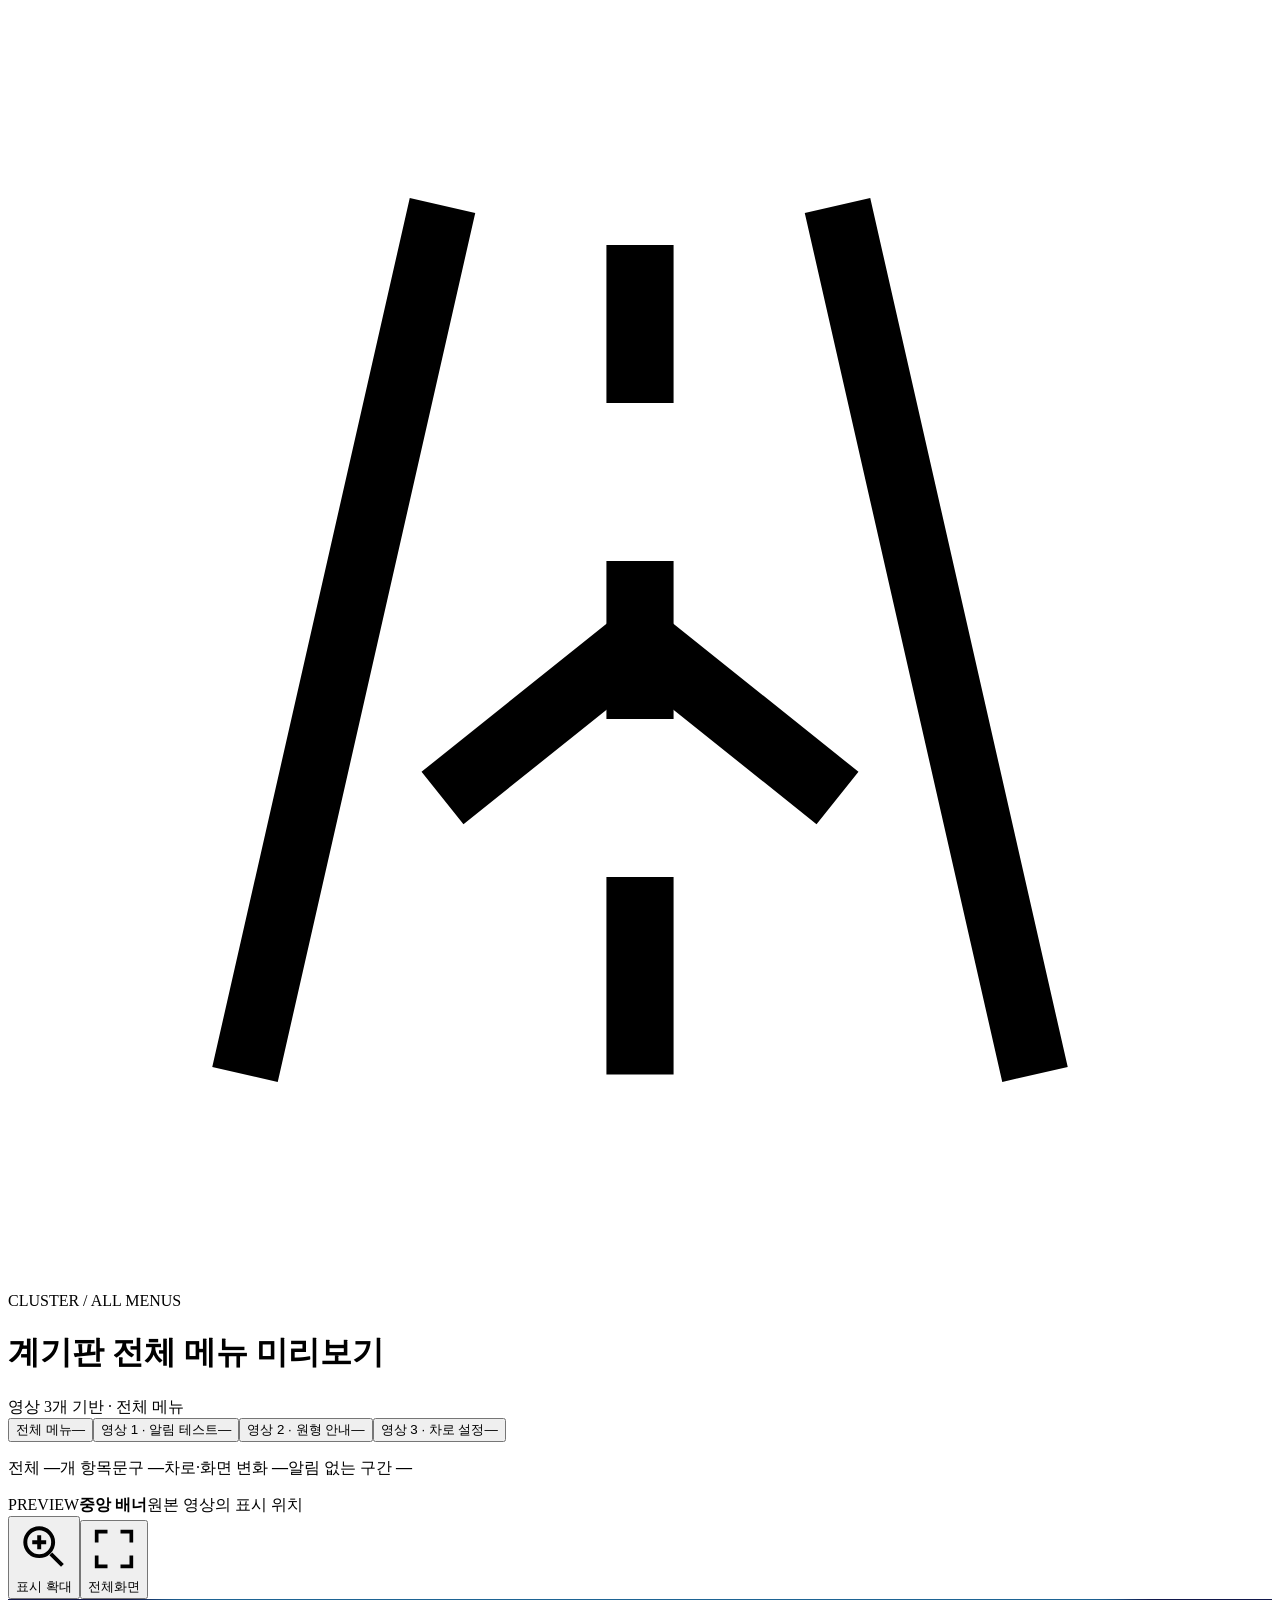
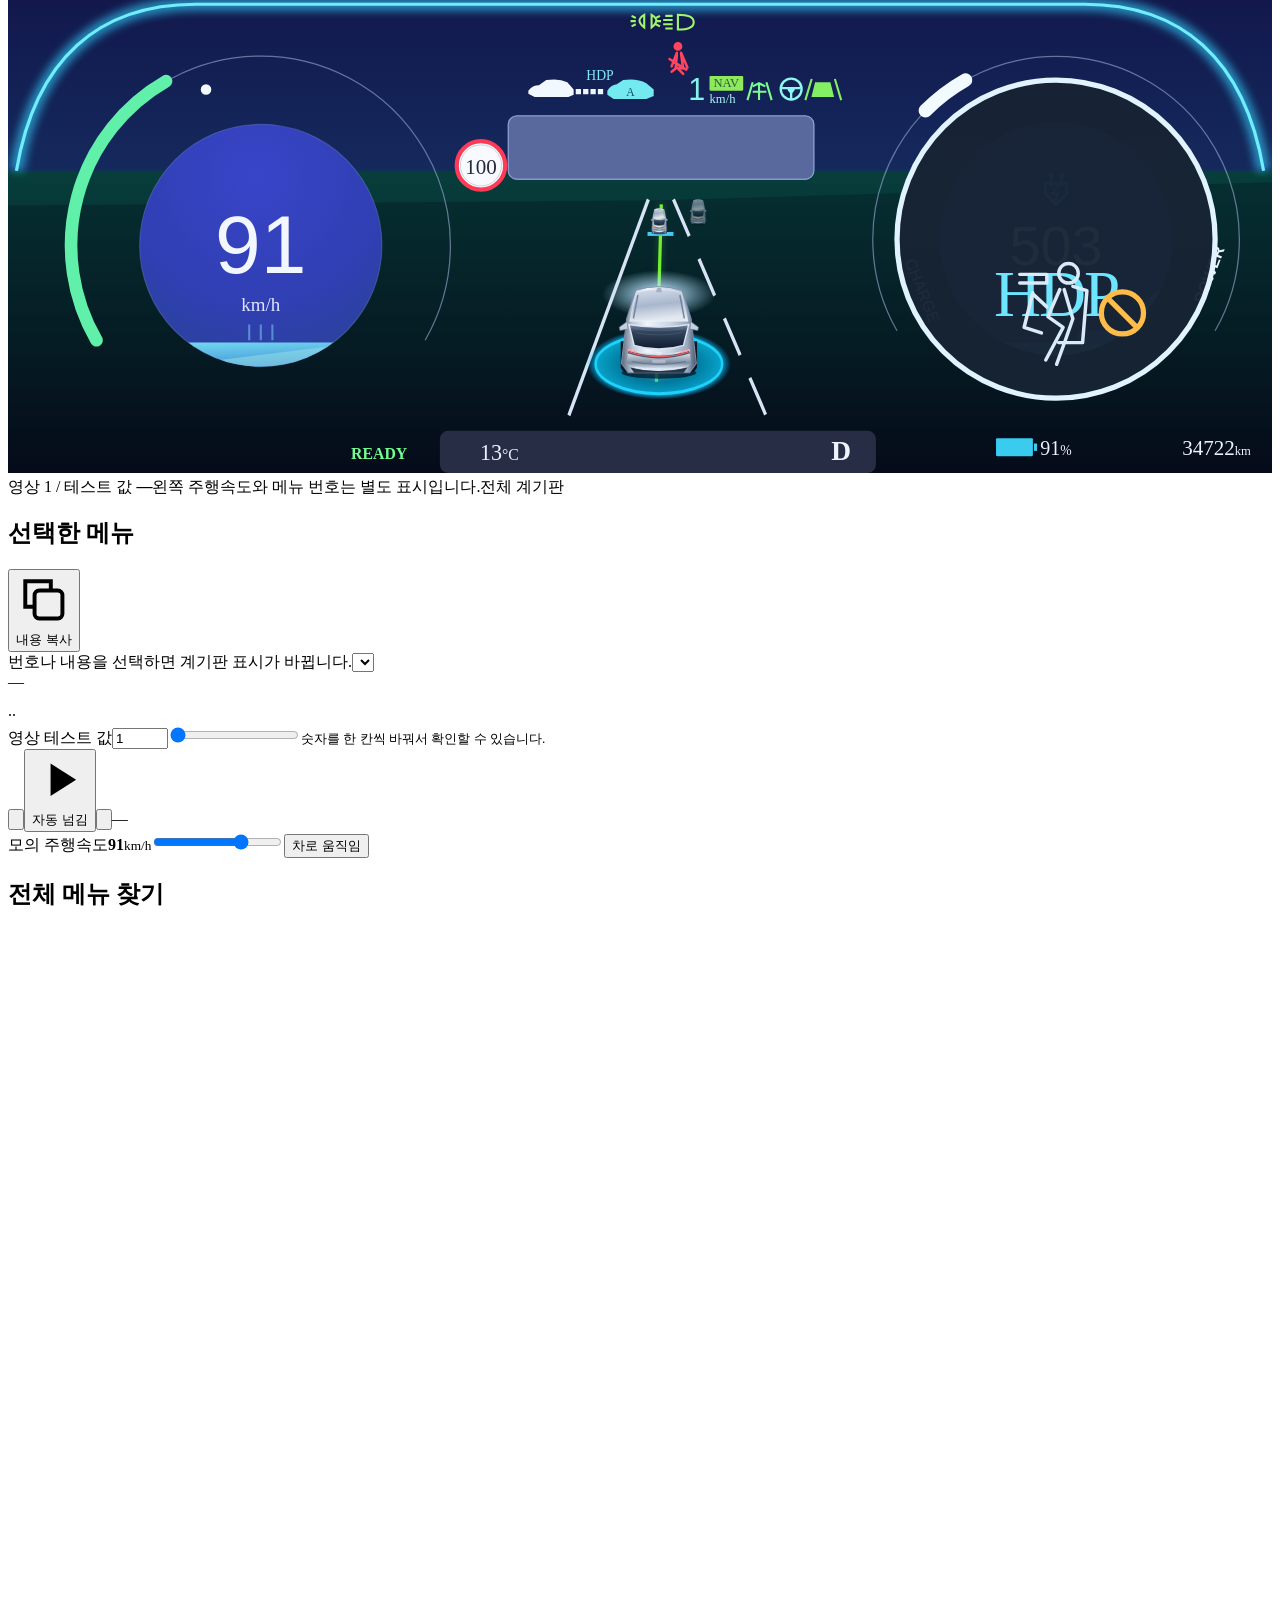
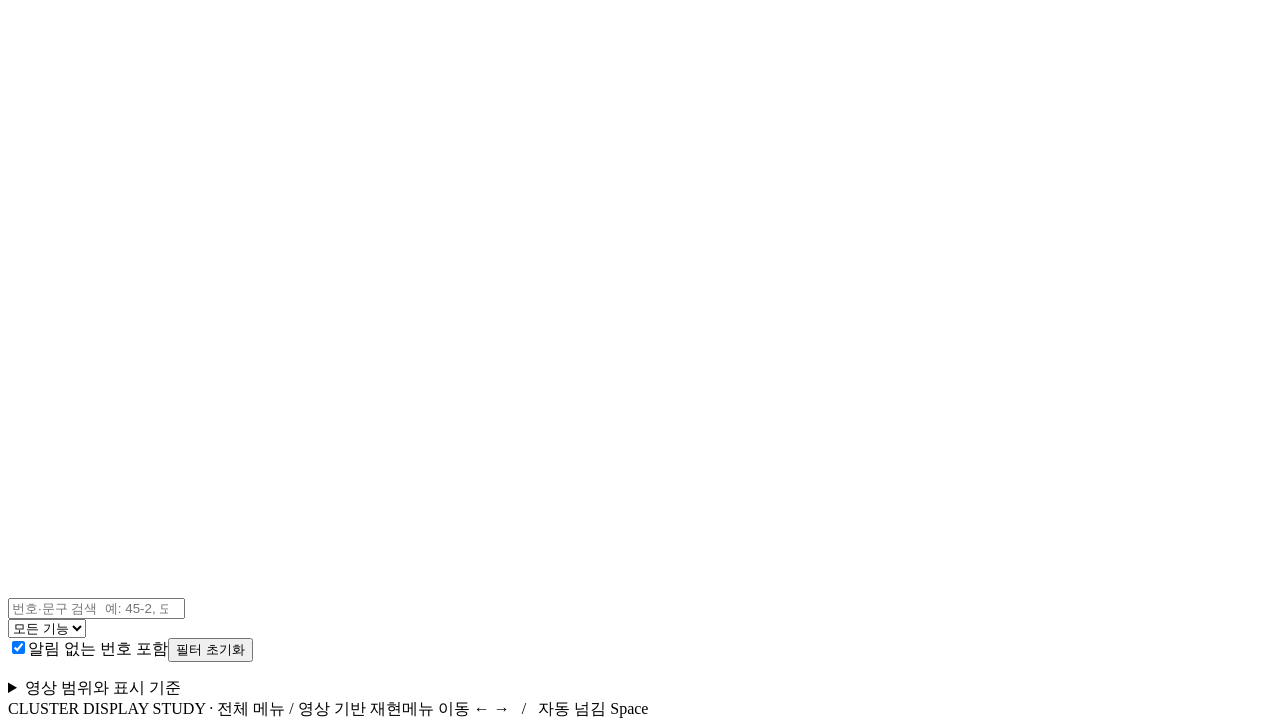
==== src/template.html @ 458f0cfd "Build Korean cluster simulator with 245 observed menu entries" ====
<!doctype html>
<html lang="ko"><head><meta charset="utf-8"><meta name="viewport" content="width=device-width, initial-scale=1"><meta name="theme-color" content="#080e19"><title>계기판 전체 메뉴 미리보기</title><meta name="description" content="세 개의 촬영 영상에서 확인한 일반 경고, 주행 보조, HDP, 차로 설정을 번호별로 살펴보는 계기판 시뮬레이터."><style>__PROJECT_STYLE__</style></head>
<body><div class="app" id="cluster-app">
<header class="masthead"><div class="brand"><div class="brand-symbol" aria-hidden="true"><svg viewBox="0 0 32 32" fill="none" stroke="currentColor" stroke-width="1.7"><path d="M6 27 11 5m10 0 5 22M16 6v4m0 4v4m0 4v5"/><path d="m11 20 5-4 5 4"/></svg></div><div><p class="eyebrow">CLUSTER / ALL MENUS</p><h1>계기판 전체 메뉴 미리보기</h1></div></div><span class="source-tag"><span class="source-dot"></span>영상 3개 기반 · 전체 메뉴</span></header>
<nav class="bank-nav" role="tablist" aria-label="원본 영상 선택"><button type="button" class="bank-tab" data-bank="all" role="tab" aria-selected="true"><span>전체 메뉴</span><span class="bank-count" data-bank="all">—</span></button><button type="button" class="bank-tab" data-bank="v1" role="tab" aria-selected="false"><span>영상 1 · 알림 테스트</span><span class="bank-count" data-bank="v1">—</span></button><button type="button" class="bank-tab" data-bank="v2" role="tab" aria-selected="false"><span>영상 2 · 원형 안내</span><span class="bank-count" data-bank="v2">—</span></button><button type="button" class="bank-tab" data-bank="lanes" role="tab" aria-selected="false"><span>영상 3 · 차로 설정</span><span class="bank-count" data-bank="lanes">—</span></button></nav>
<p class="inventory-line"><span>전체 <strong id="total-count">—</strong>개 항목</span><span>문구 <strong id="message-count">—</strong></span><span>차로·화면 변화 <strong id="graphic-count">—</strong></span><span>알림 없는 구간 <strong id="empty-count">—</strong></span></p>
<section class="stage-card" id="stage-card" aria-label="계기판 미리보기"><div class="stage-toolbar"><div class="stage-heading"><span class="pill">PREVIEW</span><strong id="surface-title">중앙 배너</strong><span class="small">원본 영상의 표시 위치</span></div><div class="stage-actions"><button class="ghost-btn" type="button" id="focus-btn" aria-pressed="false"><svg viewBox="0 0 24 24" fill="none" stroke="currentColor" stroke-width="1.7" aria-hidden="true"><circle cx="10" cy="10" r="6"/><path d="m15 15 5 5M7 10h6m-3-3v6"/></svg><span>표시 확대</span></button><button class="ghost-btn" type="button" id="fullscreen-btn" aria-label="계기판 전체화면"><svg viewBox="0 0 24 24" fill="none" stroke="currentColor" stroke-width="1.7" aria-hidden="true"><path d="M4 9V4h5m6 0h5v5m0 6v5h-5M9 20H4v-5"/></svg><span>전체화면</span></button></div></div><div class="cluster-wrap" id="cluster-wrap"><svg class="cluster-svg" id="cluster-svg" viewBox="0 0 1200 450" role="img" aria-labelledby="cluster-title cluster-desc">
        <title id="cluster-title">전체 메뉴 계기판 미리보기</title><desc id="cluster-desc">영상에서 확인한 메뉴의 계기판 표시 예시입니다.</desc>
        <defs>
          <linearGradient id="screen-bg" x2="0" y2="1"><stop stop-color="#12184c"/><stop offset=".42" stop-color="#152c60"/><stop offset="1" stop-color="#080b1c"/></linearGradient>
          <linearGradient id="land-bg" x2="0" y2="1"><stop stop-color="#073e3c"/><stop offset=".55" stop-color="#052328"/><stop offset="1" stop-color="#070a19"/></linearGradient>
          <radialGradient id="dial-fill" cx=".48" cy=".22" r=".9"><stop stop-color="#3845c9"/><stop offset=".6" stop-color="#303fb2"/><stop offset="1" stop-color="#284393"/></radialGradient>
          <linearGradient id="dial-foot" x2=".3" y2="1"><stop stop-color="#76ddf2"/><stop offset="1" stop-color="#3c89d4"/></linearGradient>
          <linearGradient id="car-metal"><stop stop-color="#5b6577"/><stop offset=".15" stop-color="#bdc9d8"/><stop offset=".34" stop-color="#f0f4fb"/><stop offset=".65" stop-color="#cbd5e3"/><stop offset=".88" stop-color="#98a8bf"/><stop offset="1" stop-color="#48566d"/></linearGradient>
          <linearGradient id="car-roof" x2=".2" y2="1"><stop stop-color="#d6deeb"/><stop offset=".55" stop-color="#a9b7cd"/><stop offset="1" stop-color="#e4e9f0"/></linearGradient>
          <linearGradient id="windscreen" x2="0" y2="1"><stop stop-color="#7b8ca4"/><stop offset=".28" stop-color="#33465f"/><stop offset="1" stop-color="#101b2d"/></linearGradient>
          <linearGradient id="car-tail" x2="0" y2="1"><stop stop-color="#fafcff"/><stop offset=".35" stop-color="#bac8d8"/><stop offset=".7" stop-color="#7b8c9f"/><stop offset="1" stop-color="#dce6f3"/></linearGradient>
          <radialGradient id="halo"><stop stop-color="#9eeaff" stop-opacity=".8"/><stop offset=".5" stop-color="#00c6ff" stop-opacity=".55"/><stop offset=".86" stop-color="#07cfff" stop-opacity=".75"/><stop offset="1" stop-color="#00aaff" stop-opacity="0"/></radialGradient>
          <radialGradient id="car-headlight"><stop stop-color="#fff" stop-opacity=".95"/><stop offset=".4" stop-color="#b8e6ff" stop-opacity=".65"/><stop offset="1" stop-color="#b8e6ff" stop-opacity="0"/></radialGradient>
          <filter id="light-glow" x="-100%" y="-100%" width="300%" height="300%"><feGaussianBlur stdDeviation="4"/></filter>
          
          <clipPath id="screen-clip"><rect width="1200" height="450"/></clipPath>
          <clipPath id="left-dial-clip"><circle cx="240" cy="234" r="115"/></clipPath>
          <clipPath id="right-dial-clip"><circle cx="995" cy="228" r="110"/></clipPath>
          <symbol id="vehicle" viewBox="0 0 130 150" preserveAspectRatio="none">
            <ellipse cx="65" cy="138" rx="50" ry="9" fill="#010711" opacity=".65"/>
            <path d="M14 91v39q3 8 10 7h6V91Zm86 0v46h7q9-1 9-9V91Z" fill="#101725"/>
            <path d="M15 124 22 57 34 15Q65 4 96 15l12 42 7 67-9 14H24Z" fill="url(#car-metal)" stroke="#7a8ca7" stroke-width="1.4"/>
            <path d="m35 18-9 43 78 0-9-43Q65 9 35 18Z" fill="url(#car-roof)" stroke="#f5f8ff" stroke-opacity=".65"/>
            <path d="m37 22-6 35m62-35 6 35" fill="none" stroke="#71839e" stroke-width="2"/>
            <path d="M61 18h8l-1-7h-5Z" fill="#a3b0c5"/>
            <path d="M25 66q40 8 80 0l-7 31q-33 11-66 0Z" fill="url(#windscreen)" stroke="#d9e3f0" stroke-width="2"/>
            <path d="M32 72q33 7 66 0M34 78q31 7 62 0" fill="none" stroke="#8598ae" opacity=".3"/>
            <path d="M24 103q41 14 82 0l2 22-9 7H31l-9-7Z" fill="url(#car-tail)"/>
            <path d="M24 107q41 15 82 0" fill="none" stroke="#4b5265" stroke-width="4"/>
            <path d="M25 107q40 14 80 0" fill="none" stroke="#eb5b62" stroke-width="1.8"/>
            <path d="m24 104 13 4m56 0 13-4" stroke="#ff9c9d" stroke-width="2"/>
            <path d="M29 121q36 9 72 0" fill="none" stroke="#65758b" stroke-width="1.5"/>
            <path d="M27 130q38 11 76 0l-5 8H32Z" fill="#273648"/>
            <path d="M33 130q32 7 64 0" fill="none" stroke="#dde8f4" stroke-width="2"/>
            <rect x="56" y="118" width="18" height="5" rx="1" fill="#aebac9"/>
            <ellipse cx="65" cy="109" rx="4" ry="1.5" fill="none" stroke="#f2f6fc"/>
            <path d="m22 62-10 8 1 5 10-2m85-11 10 8-1 5-10-2" fill="#c4d0e1" stroke="#596b83"/>
          </symbol>
          <symbol id="steering" viewBox="0 0 30 30"><circle cx="15" cy="15" r="11" fill="none" stroke="currentColor" stroke-width="2.5"/><path d="M5 14h20M15 15v11m-3-11 3 4 3-4" fill="none" stroke="currentColor" stroke-width="2.5"/></symbol>
          <symbol id="person-seat" viewBox="0 0 100 105"><g fill="none" stroke="currentColor" stroke-width="3.2" stroke-linecap="round" stroke-linejoin="round"><circle cx="61" cy="14" r="9"/><path d="m53 29-11 25 14 10-16 30m17-65 8 27-7 20-8 22M28 32l-8 32 16 5m29-43 13 4-4 48H52M16 15h25v8H16m12 10 13 12"/></g></symbol>
        <linearGradient id="camera-sky" x2="0" y2="1"><stop stop-color="#6584a1"/><stop offset=".5" stop-color="#a4b2ba"/><stop offset=".51" stop-color="#657078"/><stop offset="1" stop-color="#3b434e"/></linearGradient><clipPath id="camera-clip"><circle cx="980" cy="272" r="148"/></clipPath></defs>
        <g clip-path="url(#screen-clip)">
          <rect width="1200" height="450" fill="url(#screen-bg)"/>
          <path d="M0 163H1200V450H0Z" fill="url(#land-bg)"/>
          <path d="M0 196 620 191 1200 174V450H0Z" fill="#040e1c" opacity=".28"/>
          <path id="top-glow" d="M8 163C26 56 87 5 178 5H1022C1113 5 1174 56 1192 163" fill="none" stroke="#30d4ff" stroke-width="13" opacity=".6" filter="url(#light-glow)"/>
          <path id="top-line" d="M8 163C26 56 87 5 178 5H1022C1113 5 1174 56 1192 163" fill="none" stroke="#70eeff" stroke-width="3"/>
          <g opacity=".65" stroke="#93a2c8" stroke-width="1.2" fill="none"><path d="M84 324A180 180 0 1 1 396 324"/><path d="M844 315A174 174 0 1 1 1146 315"/></g>
          <path d="M84 324A180 180 0 0 1 150 78" fill="none" stroke="#60f0aa" stroke-width="12" stroke-linecap="round"/>
          <circle cx="188" cy="86" r="5" fill="#f1fbff"/>
          <circle cx="240" cy="234" r="115" fill="url(#dial-fill)" stroke="#7188d4" stroke-opacity=".4"/>
          <g clip-path="url(#left-dial-clip)"><path d="M120 326H360V355H120Z" fill="url(#dial-foot)"/><path d="m151 349 185-23h24v25Z" fill="#99e4e7" opacity=".5"/></g>
          <text id="speed-text" font-family="Segoe UI,Arial,sans-serif" x="240" y="260" text-anchor="middle" font-size="78" font-weight="300" fill="#f2f6ff">91</text>
          <text x="240" y="296" text-anchor="middle" font-size="18" fill="#e0e6ff">km/h</text>
          <path d="M229 309v15m11-15v15m11-15v15" stroke="#79bcf0" stroke-width="2" opacity=".6"/>
          <g id="range-dial" font-family="Segoe UI,Arial,sans-serif">
            <circle cx="995" cy="228" r="110" fill="url(#dial-fill)" stroke="#7188d4" stroke-opacity=".4"/>
            <g clip-path="url(#right-dial-clip)"><path d="M877 326h139v-11h26v-13h19l45-36v80H877Z" fill="#5899f2"/><path d="M877 336h139v-10h29v-12h20l41-29v61H877Z" fill="#91c0ff" opacity=".4"/></g>
            <g transform="translate(995 180)" stroke="#50e1ff" stroke-width="3" fill="none" stroke-linejoin="round"><path d="M-5-14v12m10-12v12M-10-5h20v10L0 15-10 5Z"/><path d="m2-3-6 8h6l-3 7" stroke-width="2"/></g>
            <text x="995" y="253" fill="#f0f5ff" text-anchor="middle" font-size="53" font-weight="400">503</text>
            <text x="995" y="285" fill="#dce4ff" text-anchor="middle" font-size="18">km</text>
            <text transform="translate(851 249) rotate(68)" fill="#b4edff" font-size="15">CHARGE</text>
            <text transform="translate(1135 290) rotate(-69)" fill="#edf4ff" font-size="15" font-weight="600">POWER</text>
            <path d="M871 106A174 174 0 0 1 909 77" fill="none" stroke="#f0faff" stroke-width="13" stroke-linecap="round"/>
          </g>
          <g id="road-scene" transform="translate(159  -25) scale(.77 .936)">
  <g id="lane-lines">
    <path id="lane-left-fill" d="M550 230 583 230 485 449 360 449Z" fill="#82ef39" opacity=".26" style="display:none"/>
    <path id="lane-right-fill" d="M614 230 647 230 853 449 728 449Z" fill="#82ef39" opacity=".26" style="display:none"/>
    <path id="lane-center-fill" d="M583 230 614 230 728 449 485 449Z" fill="#82ef39" opacity=".24" style="display:none"/>
    <path id="lane-left" class="road-dashes" d="M583 230 485 449" fill="none" stroke="#d6e4f5" stroke-width="4"/>
    <path id="lane-right" class="road-dashes" d="M614 230 728 449" fill="none" stroke="#d6e4f5" stroke-width="4" stroke-dasharray="42 26"/>
    <path id="lane-left-double" class="road-dashes" d="M577 230 472 449" fill="none" stroke="#d6e4f5" stroke-width="3" style="display:none"/>
    <path id="lane-right-double" class="road-dashes" d="M620 230 741 449" fill="none" stroke="#d6e4f5" stroke-width="3" style="display:none"/>
  </g>
  <path id="drive-path-glow" d="M599 235 593 415" fill="none" stroke="#6be72c" stroke-width="7" opacity=".18" filter="url(#light-glow)"/>
  <path id="drive-path" d="M599 235 593 415" fill="none" stroke="#72ef33" stroke-width="4"/>
  <path d="M582 265h32" stroke="#48c7f0" stroke-width="4"/>
  <g id="surrounding-cars" opacity=".55"><use href="#vehicle" x="632" y="228" width="25" height="29"/></g>
  <use id="lead-car" class="lead-car" href="#vehicle" x="584" y="237" width="25" height="29" opacity=".95"/>
  <path id="lane-arrow-left" d="M579 355q-63-34-100-8m13-18-17 19 24 9" fill="none" stroke="#7ce842" stroke-width="7" stroke-linecap="round" stroke-linejoin="round" style="display:none"/>
  <path id="lane-arrow-right" d="M617 355q63-34 100-8m-13-18 17 19-24 9" fill="none" stroke="#7ce842" stroke-width="7" stroke-linecap="round" stroke-linejoin="round" style="display:none"/>
  <g id="wave-left" fill="none" stroke="#ff4f49" stroke-width="5" opacity=".9" style="display:none"><path d="M527 391q-27 25 0 49m-14-54q-36 29 0 60m-13-65q-44 34 0 71"/></g><g id="wave-right" fill="none" stroke="#ff4f49" stroke-width="5" opacity=".9" style="display:none"><path d="M665 391q27 25 0 49m14-54q36 29 0 60m13-65q44 34 0 71"/></g><g id="ego-group"><ellipse id="ego-aura" class="aura" cx="596" cy="397" rx="89" ry="36" fill="url(#halo)"/><ellipse id="ego-ring" class="aura" cx="596" cy="397" rx="78" ry="30" fill="none" stroke="#22d8ff" stroke-width="3" opacity=".9"/><ellipse cx="596" cy="326" rx="70" ry="24" fill="url(#car-headlight)"/><use href="#vehicle" x="536" y="312" width="120" height="102"/></g>
</g>
<g transform="translate(591 15)" stroke="#a2f36d" fill="none" stroke-width="2">
  <path d="M13 0Q4 5 13 12V0Zm7 0q9 5 0 12V0ZM1 1l4 2M0 6h5m-4 5 4-2m23-8-4 2m5 3h-5m4 5-4-2"/>
  <path d="M45 0q15 0 15 7t-15 7ZM40 1h-7m7 4h-9m9 4h-9m9 4h-7"/>
</g>
<g id="reference-seatbelt" transform="translate(630 43)" fill="none" stroke="#ff455d" stroke-width="2.4" stroke-linecap="round" stroke-linejoin="round"><circle cx="6" cy="2" r="3" fill="#ff455d"/><path d="m5 8-5 13m9-13 6 14M5 10l-1 12 7 1-2-14M0 26l5-4 6 6M-2 14l16 10"/></g>
          <g id="top-status" transform="translate(494 72)">
            <path d="M0 15q4-5 10-5l7-5q12-2 20 2l6 7v5l-5 2H6l-6-3Z" fill="#f1f8ff"/><path d="M45 16h27" stroke="#edf6ff" stroke-width="5" stroke-dasharray="5 2"/>
            <text id="top-system" x="55" y="5" font-size="13" fill="#7fecf5">HDP</text>
            <path d="M75 15q3-5 9-6l6-4q13-2 22 3l7 6v6l-7 3H81l-6-4Z" fill="#73eaf0"/>
            <text x="97" y="20" text-anchor="middle" font-size="11" fill="#184d61">A</text>
            <text id="test-value" font-family="Segoe UI,Arial,sans-serif" x="168" y="24" text-anchor="end" font-size="29" font-weight="400" fill="#83f5ed">1</text>
            <rect x="172" y="1" width="32" height="14" rx="1" fill="#8ee95d"/><text x="188" y="12" text-anchor="middle" font-size="12" fill="#265b37">NAV</text>
            <text x="172" y="27" font-size="12" fill="#adf7f5">km/h</text>
            <g transform="translate(213 7)" stroke="#7dfb91" fill="none" stroke-width="2"><path d="m0 0-5 17m18-17 5 17M0 9h13m-7-8v16"/><path d="m0 4 6-3 6 3"/></g>
            <use href="#steering" x="236" y="0" width="27" height="27" style="color:#91f6f0"/>
            <path d="m269 4-6 20m28-20 6 20M273 8h13l3 12h-19Z" fill="#82ef64" stroke="#82ef64" stroke-width="2"/>
          </g>
          <g transform="translate(449 158)"><circle r="23" fill="#f8faff" stroke="#ff3a56" stroke-width="4"/><circle r="19.5" fill="none" stroke="#b8c5d2" stroke-width=".7"/><text id="speed-sign-text" y="8" text-anchor="middle" font-size="20" font-weight="400" fill="#222b3a">100</text></g>
          <g id="nav-banner"><rect x="475" y="111" width="290" height="60" rx="8" fill="#4c598e" stroke="#8c9ed0"/><path d="m494 145 0-14 12 0m-11 1 7-7m-7 7 7 7" stroke="#6cdeff" stroke-width="4" fill="none" stroke-linecap="round" stroke-linejoin="round"/><text x="518" y="150" font-size="22" fill="#f2f6ff">1.6 km</text><path d="M608 123v34" stroke="#90acc2" opacity=".5"/><text x="626" y="149" font-size="19" fill="#e1e9ff">좌회전</text></g>
          <g id="center-message"><rect id="center-box" x="475" y="111" width="290" height="60" rx="8" fill="#59699d" stroke="#9caee2" stroke-opacity=".65" stroke-width="1.2"/><text id="center-message-text" text-anchor="middle" fill="#f4f7ff" font-size="18" font-weight="400"></text></g>
          <g id="right-message" transform="translate(15 -44)"><circle cx="980" cy="272" r="151" fill="#172433" fill-opacity=".96" stroke="#e0f3ff" stroke-width="5" id="message-ring"/><text id="right-message-text" text-anchor="middle" fill="#f5f8ff" font-size="20" font-weight="400"></text><text id="right-hdp" x="980" y="345" text-anchor="middle" font-size="62" font-weight="500" letter-spacing="-2" fill="#6de5ff">HDP</text><use id="right-steering" href="#steering" x="931" y="287" width="98" height="98" style="color:#d9eaf8;display:none"/>
<g id="right-cruise" style="display:none" fill="none" stroke="#dcebf5" stroke-width="5" stroke-linecap="round"><path d="M930 351a51 51 0 1 1 100 0M980 340l26-28M941 324l8 5m27-37v11m42 18-9 6"/><circle cx="980" cy="340" r="7" fill="#dcebf5"/></g>
<g id="right-lead" style="display:none"><path d="M937 382 957 297m66 85-20-85" fill="none" stroke="#8d9eaf" stroke-width="3"/><use href="#vehicle" x="953" y="335" width="54" height="62"/><use href="#vehicle" x="962" y="289" width="36" height="42"/><path d="M980 286v-18m-8 8 8-9 8 9" stroke="#59e0ff" stroke-width="5" fill="none" stroke-linejoin="round"/></g>
<g id="right-triangle" style="display:none" fill="none" stroke="#ffd34d" stroke-width="5" stroke-linejoin="round"><path d="m980 290 52 86H928Z"/><path d="M980 318v27" stroke-linecap="round"/><circle cx="980" cy="360" r="3" fill="#ffd34d"/></g>
<g id="right-front-warning" style="display:none"><use href="#vehicle" x="941" y="318" width="78" height="90"/><path d="m980 268 29 48h-58Z" fill="none" stroke="#ffd34d" stroke-width="3.5" stroke-linejoin="round"/><path d="M980 283v14m0 7v2" stroke="#ffd34d" stroke-width="3.5" stroke-linecap="round"/></g>
<g id="right-pedal" style="display:none" fill="none" stroke="#dcebf5" stroke-width="3" stroke-linejoin="round"><rect x="925" y="294" width="37" height="70" rx="5"/><path d="M936 312h15m-7-7v14m-8 28h15"/><path d="m988 302 21 3-10 43 23 23q-3 13-16 8l-31-22 4-22Z"/><path d="m1007 294 19 6-8 31-19-6Z"/></g>
<g id="off-mark" transform="translate(1043 342)"><circle r="20" fill="#172433" stroke="#ffbc49" stroke-width="5"/><path d="m-13-13 26 26" stroke="#ffbc49" stroke-width="5"/></g><use id="attention-icon" href="#person-seat" x="929" y="290" width="103" height="108" style="color:#d9eaf8"/></g>
          <g id="camera-preview" transform="translate(15 -44)" style="display:none"><g clip-path="url(#camera-clip)"><circle cx="980" cy="272" r="149" fill="url(#camera-sky)"/><path d="M910 420 970 241l109 179" fill="#545b65"/><path d="M955 420 982 247m83 173-65-170" stroke="#f5f0d3" stroke-width="5"/><path d="M845 296 960 233m-131 52 126-63" stroke="#c9d7de" stroke-width="4"/><path d="M1105 296 1012 233m116 52-110-63" stroke="#aab5be" stroke-width="3"/><path d="M1038 420q-13-70 8-110l36-34 52 77v67Z" fill="#a4afbb"/><path d="m1064 310 15-21 31 47-40 1Z" fill="#303c4c"/></g><circle cx="980" cy="272" r="150" fill="none" stroke="#d0e5f4" stroke-width="3"/></g><g id="camera-left-preview" transform="translate(-740 -38)" style="display:none"><g clip-path="url(#camera-clip)"><circle cx="980" cy="272" r="149" fill="url(#camera-sky)"/><path d="M910 420 970 241l109 179" fill="#545b65"/><path d="M955 420 982 247m83 173-65-170" stroke="#f5f0d3" stroke-width="5"/><path d="M845 296 960 233m-131 52 126-63" stroke="#c9d7de" stroke-width="4"/><path d="M1105 296 1012 233m116 52-110-63" stroke="#aab5be" stroke-width="3"/><path d="M1038 420q-13-70 8-110l36-34 52 77v67Z" fill="#a4afbb"/><path d="m1064 310 15-21 31 47-40 1Z" fill="#303c4c"/></g><circle cx="980" cy="272" r="150" fill="none" stroke="#d0e5f4" stroke-width="3"/></g><path id="turn-arrow" d="M1065 93h45m-16-13 17 13-17 13" stroke="#88ef41" stroke-width="7" fill="none" stroke-linecap="round" stroke-linejoin="round" style="display:none"/>
<g id="secondary-sign-camera" transform="translate(449 220)" style="display:none"><circle r="19" fill="#f0f4fa" stroke="#ff3a56" stroke-width="4"/><path d="M-10-7h15v14h-15Zm15 3 8-3V7L5 4Z" fill="#536273"/></g>
<g id="secondary-sign-exclamation" transform="translate(449 220)" style="display:none"><path d="m0-22 23 39h-46Z" fill="#ffe66b" stroke="#ff5545" stroke-width="3.5" stroke-linejoin="round"/><path d="M0-8V4m0 7v1" stroke="#364454" stroke-width="4" stroke-linecap="round"/></g>
<g id="secondary-sign-right-bend" transform="translate(449 220)" style="display:none"><path d="m0-22 23 39h-46Z" fill="#ffe66b" stroke="#ff5545" stroke-width="3.5" stroke-linejoin="round"/><path d="M-5 11V-2H7m-4-5 5 5-5 5" fill="none" stroke="#364454" stroke-width="3" stroke-linejoin="round"/></g>
<g id="secondary-sign-zigzag" transform="translate(449 220)" style="display:none"><path d="m0-22 23 39h-46Z" fill="#ffe66b" stroke="#ff5545" stroke-width="3.5" stroke-linejoin="round"/><path d="m-6 10 10-8-8-6 8-5m-6 0h6v6" fill="none" stroke="#364454" stroke-width="3" stroke-linejoin="round"/></g>
<g id="ipedal-mark" fill="#a1e84b" font-size="10" font-weight="650" text-anchor="middle" style="display:none"><text x="1080" y="409">i-PEDAL</text><text x="1080" y="421" fill="#c4ebff">MAX</text></g><g id="status-footer"><rect x="410" y="410" width="414" height="40" rx="8" fill="#262d45"/><text x="448" y="438" font-size="21" fill="#edf0ff">13<tspan font-size="15">°C</tspan></text><text x="791" y="438" text-anchor="middle" font-size="26" fill="#eef5ff" font-weight="600">D</text><text x="379" y="437" text-anchor="end" font-size="15" font-weight="600" fill="#73ff90">READY</text><rect x="938" y="417" width="35" height="17" rx="1" fill="#39ccef"/><rect x="974" y="422" width="3" height="7" fill="#39ccef"/><text x="980" y="433" font-size="19" fill="#eff1ff">91<tspan font-size="13">%</tspan></text><text x="1180" y="433" text-anchor="end" font-size="20" fill="#eef0ff">34722<tspan font-size="12">km</tspan></text></g>
        </g>
      </svg></div><div class="stage-caption"><span><span class="caption-key" id="stage-source">영상 1</span> / <span id="value-label">테스트 값</span> <strong class="caption-code" id="stage-code">—</strong></span><span class="secondary-caption">왼쪽 주행속도와 메뉴 번호는 별도 표시입니다.</span><span id="zoom-caption">전체 계기판</span></div></section>
<div class="workbench"><section class="message-panel" aria-labelledby="selected-heading"><div class="panel-top"><h2 id="selected-heading">선택한 메뉴</h2><button class="ghost-btn" id="copy-btn" type="button"><svg viewBox="0 0 24 24" fill="none" stroke="currentColor" stroke-width="1.7" aria-hidden="true"><rect x="8" y="8" width="12" height="12" rx="2"/><path d="M15 8V4H4v11h4"/></svg>내용 복사</button></div><div class="selection"><label class="select-label" for="message-select">번호나 내용을 선택하면 계기판 표시가 바뀝니다.</label><select id="message-select" aria-label="계기판 메뉴 선택"></select><div class="current-meta"><span class="code-badge" id="selected-code">—</span><span class="type-badge" id="selected-group"></span><span class="type-badge" id="selected-kind"></span></div><p class="current-text" id="current-text" aria-live="polite"></p><p class="selected-note" id="selected-note"></p><div class="source-line"><span id="source-file"></span><span class="dot">·</span><span id="source-time"></span><span class="dot">·</span><span id="source-surface"></span></div></div>
<div class="code-controls" id="code-controls"><label for="code-input" id="code-range-label">영상 테스트 값</label><input type="number" id="code-input" min="0" max="254" value="1" aria-label="테스트 번호 직접 입력"><input type="range" id="code-range" min="0" max="254" value="1" step="1" aria-label="테스트 번호 조절"><small>숫자를 한 칸씩 바꿔서 확인할 수 있습니다.</small></div>
<div class="playback"><button type="button" class="nav-btn" id="prev-btn" aria-label="이전 메뉴"><svg viewBox="0 0 24 24" fill="none" stroke="currentColor" stroke-width="1.8" aria-hidden="true"><path d="m14 5-7 7 7 7"/></svg></button><button type="button" class="play-btn" id="play-btn" aria-pressed="false"><svg id="play-svg" viewBox="0 0 24 24" fill="currentColor" aria-hidden="true"><path d="m8 5 11 7-11 7Z"/></svg><span id="play-label">자동 넘김</span></button><button type="button" class="nav-btn" id="next-btn" aria-label="다음 메뉴"><svg viewBox="0 0 24 24" fill="none" stroke="currentColor" stroke-width="1.8" aria-hidden="true"><path d="m10 5 7 7-7 7"/></svg></button><span class="position" id="position">—</span></div><div class="play-progress" aria-hidden="true"><span id="play-progress"></span></div>
<div class="drive-controls"><label class="speed-label" for="speed-range"><span>모의 주행속도</span><strong id="speed-control-value">91</strong><small>km/h</small></label><input type="range" min="0" max="130" value="91" step="1" id="speed-range" aria-label="모의 주행속도"><button type="button" class="ghost-btn" id="motion-btn" aria-pressed="false">차로 움직임</button></div></section>
<section class="browse-panel" aria-labelledby="list-heading"><div class="panel-top"><h2 id="list-heading">전체 메뉴 찾기</h2><span class="count" id="list-count"></span></div><div class="browse-search"><div class="search-field"><svg viewBox="0 0 24 24" fill="none" stroke-width="1.7" aria-hidden="true"><circle cx="10" cy="10" r="6"/><path d="m15 15 5 5"/></svg><input class="search-input" id="search-input" type="search" placeholder="번호·문구 검색  예: 45-2, 도어, SCC" aria-label="번호 또는 문구 검색"></div><div class="filter-row"><select id="category-select" aria-label="기능별 분류"><option value="all">모든 기능</option></select></div><div class="filter-options"><label><input type="checkbox" id="include-empty" checked>알림 없는 번호 포함</label><button type="button" id="reset-filters" class="text-btn">필터 초기화</button></div></div><p class="filter-summary" id="filter-summary"></p><div class="message-list" id="message-list" role="tabpanel" aria-label="선택 가능한 전체 메뉴"></div></section></div>
<details class="source-details"><summary>영상 범위와 표시 기준</summary><p><strong>포함한 범위</strong> — IMG_4952.mp4의 시험 값 0–254, IMG_4953.mp4의 시험 값 0–31, IMG_4955.mp4에서 확인한 차로 설정과 화면 변화를 담았습니다. 같은 기본 화면이 이어지는 구간은 목록에서 묶었으며, 숫자 입력으로 각 값을 선택할 수 있습니다.</p><p><strong>번호의 의미</strong> — 영상 1·2는 계기판 중앙의 작은 시험 숫자, 영상 3은 판독 가능한 휴대폰 메뉴·설정 값입니다. 서로 다른 번호 체계입니다. 확인되지 않은 휴대폰 메뉴에 40번 등을 임의로 붙이지 않았습니다. 번호가 읽히지 않는 변화는 ‘미확인’ 항목으로 남겼습니다.</p><p><strong>문구와 그래픽</strong> — 실제로 읽힌 문구는 원문을 유지했습니다. 차로 설정 설명은 화면 변화에 대한 해석이며 계기판 경고 문구가 아닙니다. 차선 위치·이동량과 카메라 화면은 변화를 보기 위한 도식입니다. 일부 경고·카메라는 해당 값과 같은 순간에 관찰되었으며, 번호와의 직접 연동까지 확인된 것은 아닙니다.</p><p>영상에 별도 알림이 없는 번호도 포함했습니다. 이는 해당 기능이 없다는 뜻이 아닙니다. 내비게이션 거리·목적지와 주변 차량은 주행에 따라 달라지므로 미리보기에서는 대표 그래픽을 사용합니다. 실제 차량의 작동 속도 기준을 나타내는 화면이 아닙니다. 기본 배경·차선 색·등화·안전벨트 아이콘은 추가로 제공된 계기판 사진의 대표 상태입니다. 1번 장면의 카메라 표지도 사진에서 함께 관찰된 표시이며, 번호가 해당 표시를 발생시켰다는 뜻이 아닙니다. 차량 도형은 직접 그린 SVG로 제조사 원본 3D 자산이 아닙니다.</p></details>
<footer class="footer"><span>CLUSTER DISPLAY STUDY · 전체 메뉴 / 영상 기반 재현</span><span class="keyboard-hint">메뉴 이동 ← → &nbsp; / &nbsp; 자동 넘김 Space</span></footer></div><div class="toast" id="toast" role="status"></div><script id="message-data" type="application/json">__PROJECT_DATA__</script><script>__PROJECT_JS__</script></body></html>
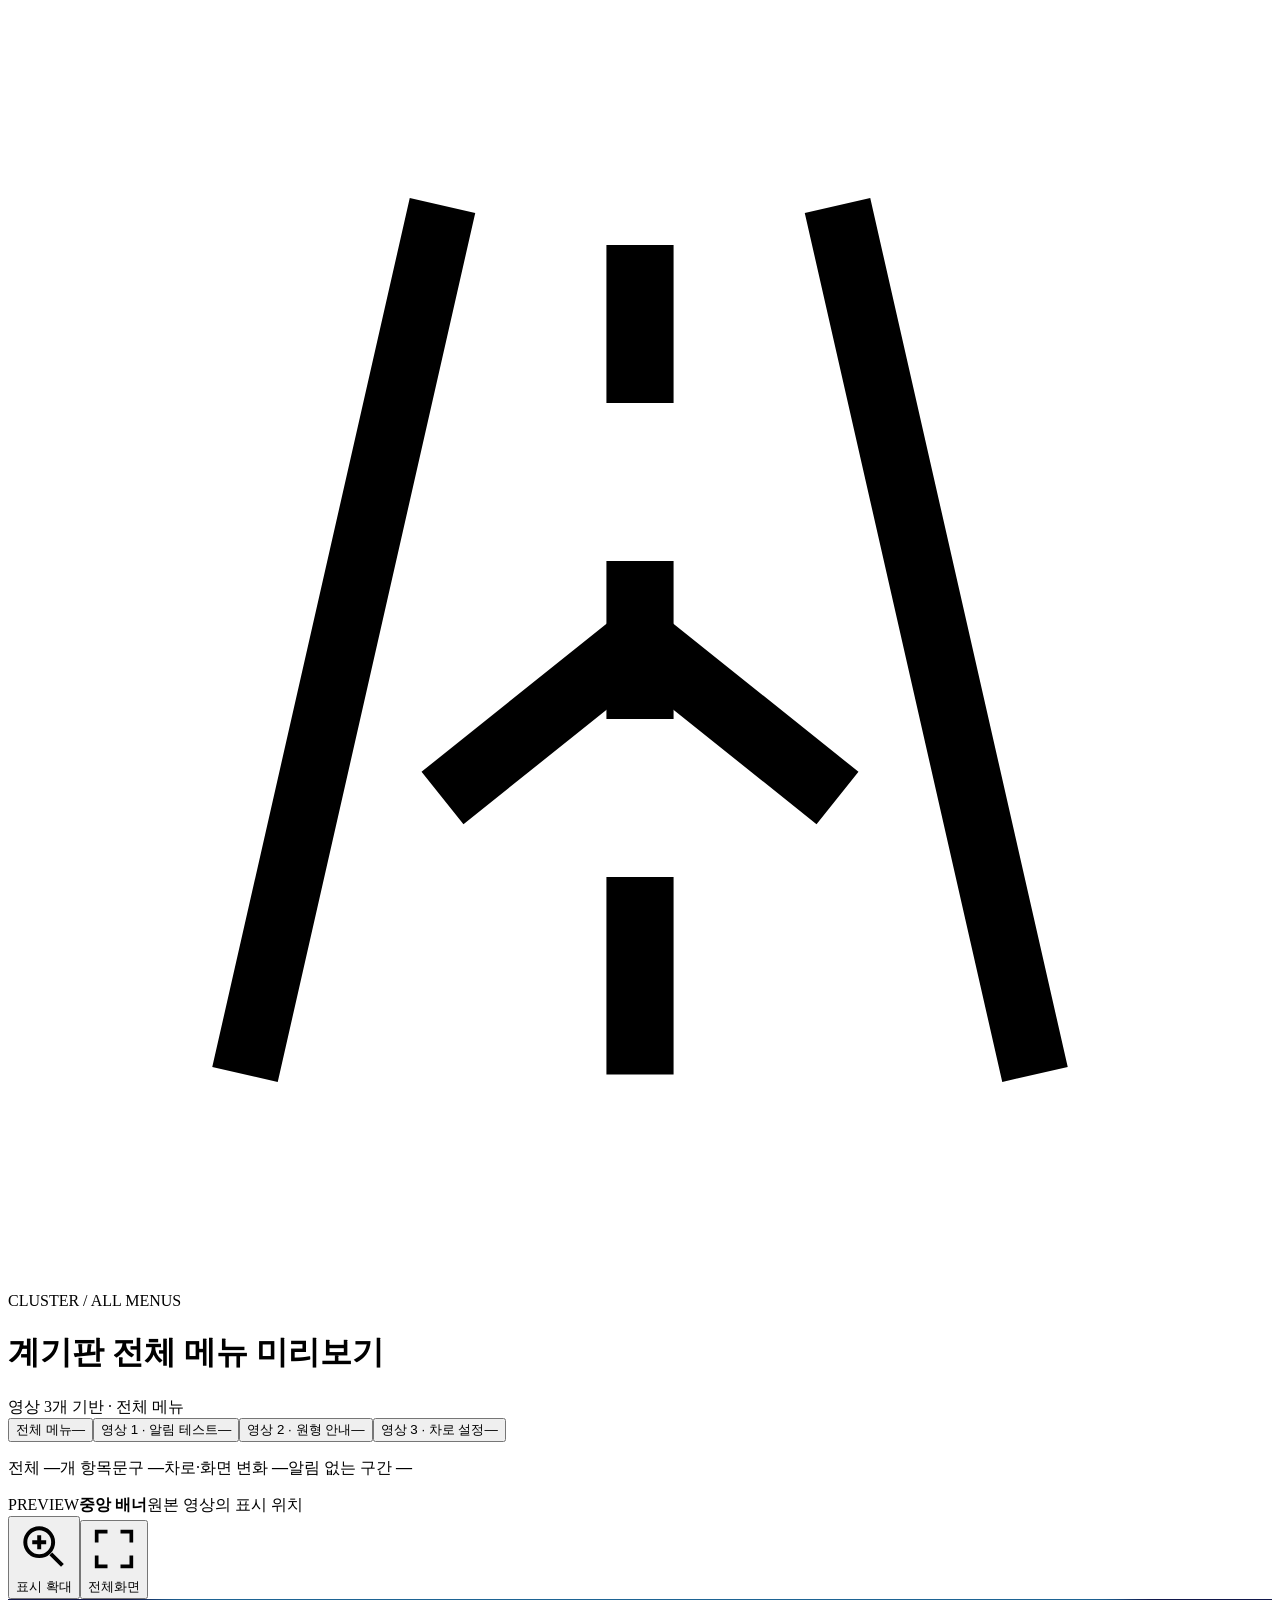
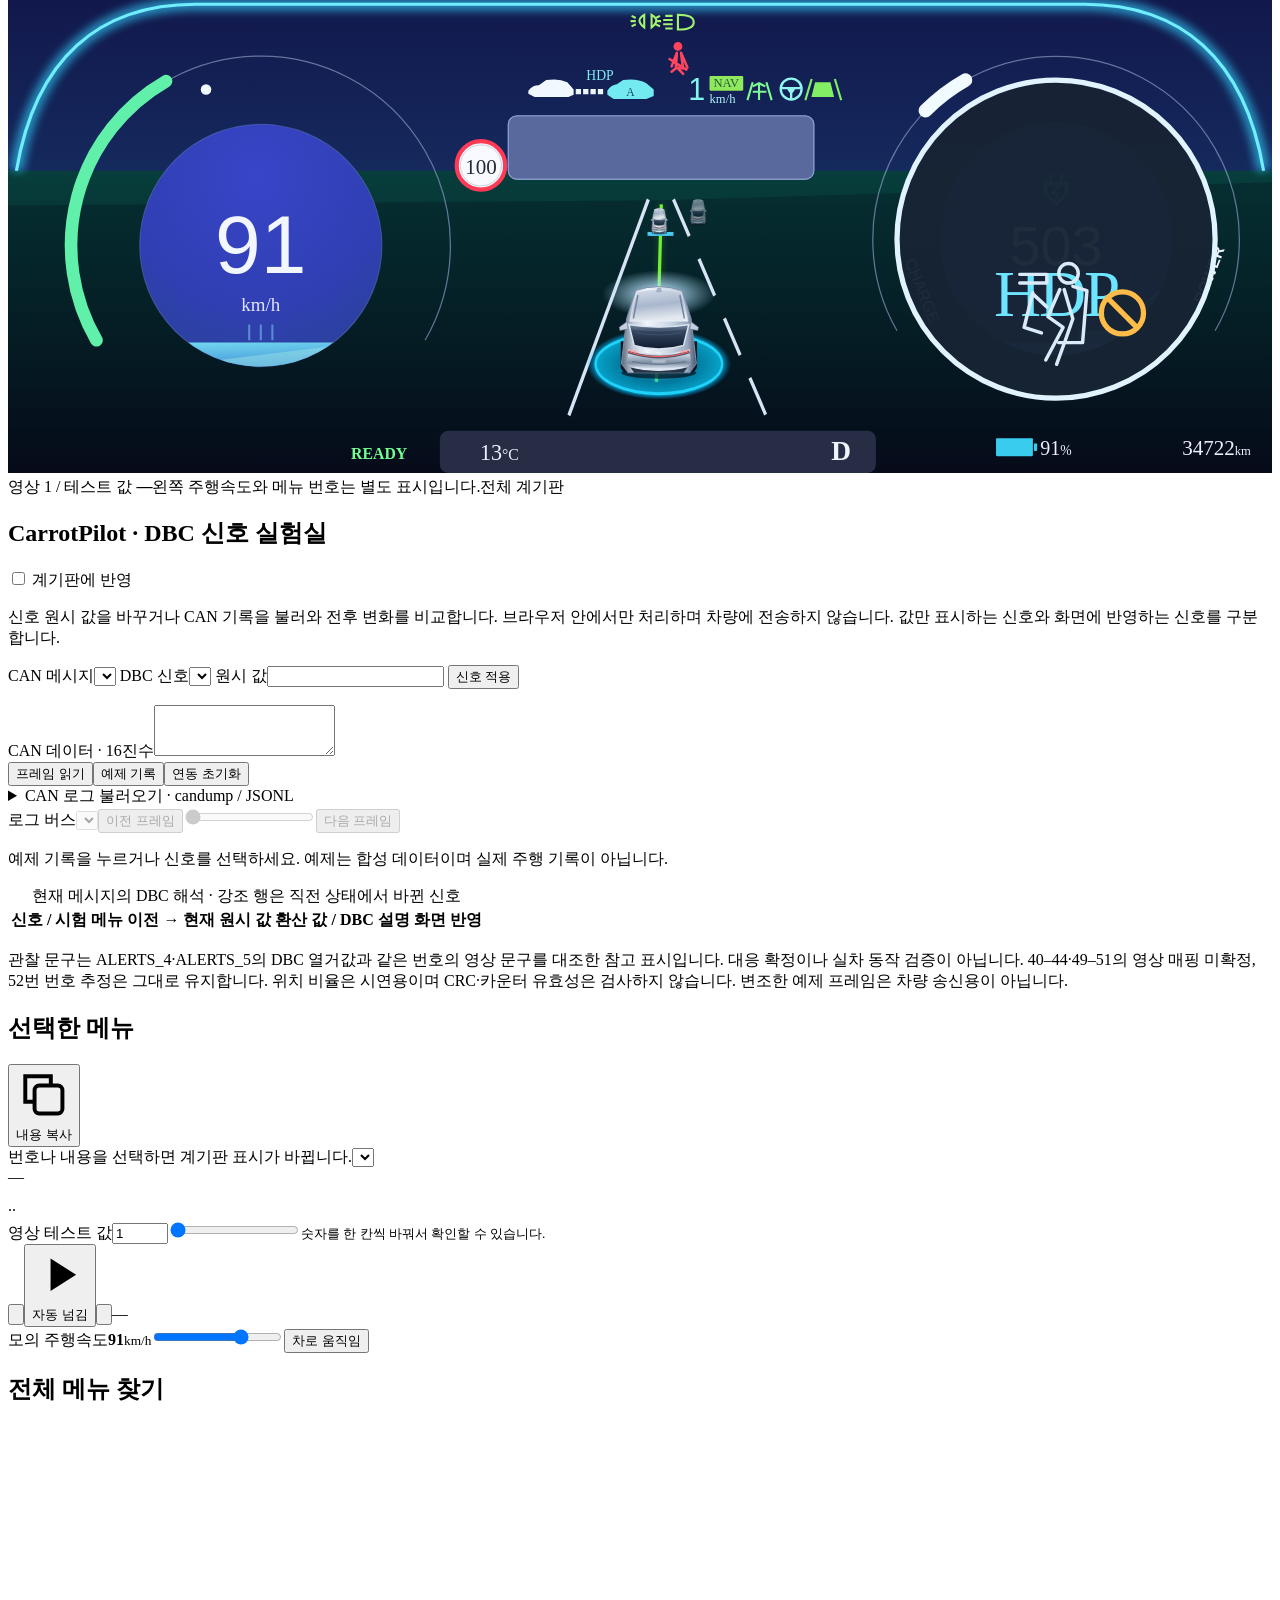
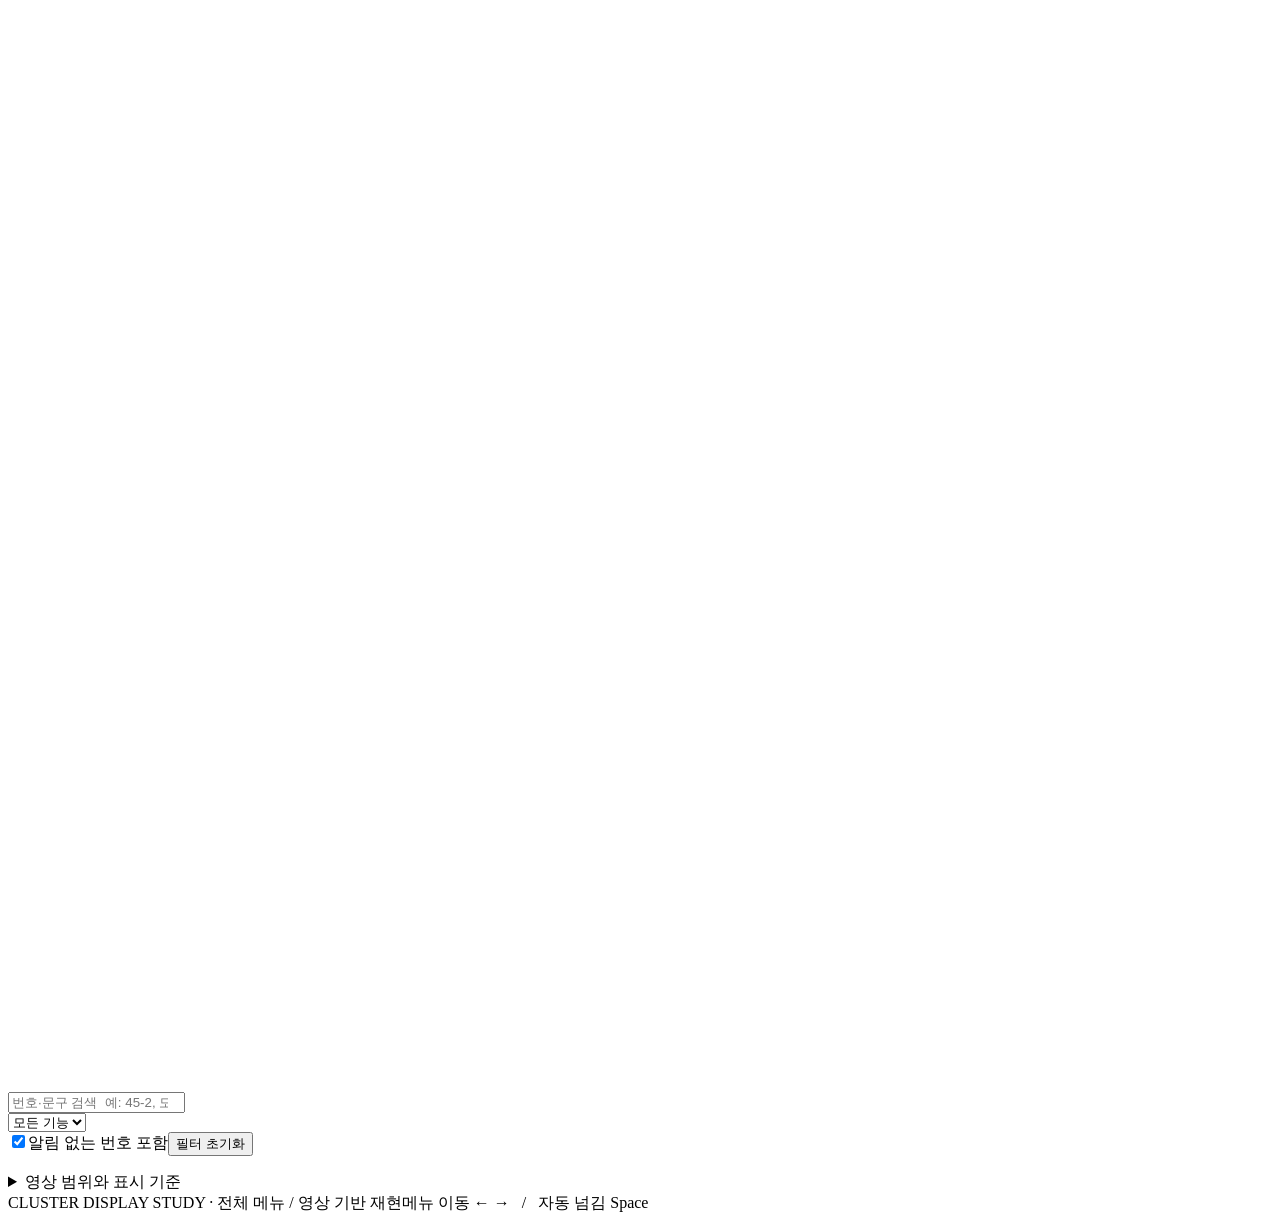
==== commit b8fe9d68: "Add read-only CarrotPilot DBC controls and CAN log inspection" ====
--- a/src/template.html
+++ b/src/template.html
@@ -102,7 +102,7 @@
             <rect x="172" y="1" width="32" height="14" rx="1" fill="#8ee95d"/><text x="188" y="12" text-anchor="middle" font-size="12" fill="#265b37">NAV</text>
             <text x="172" y="27" font-size="12" fill="#adf7f5">km/h</text>
             <g transform="translate(213 7)" stroke="#7dfb91" fill="none" stroke-width="2"><path d="m0 0-5 17m18-17 5 17M0 9h13m-7-8v16"/><path d="m0 4 6-3 6 3"/></g>
-            <use href="#steering" x="236" y="0" width="27" height="27" style="color:#91f6f0"/>
+            <use id="top-steering" href="#steering" x="236" y="0" width="27" height="27" style="color:#91f6f0"/>
             <path d="m269 4-6 20m28-20 6 20M273 8h13l3 12h-19Z" fill="#82ef64" stroke="#82ef64" stroke-width="2"/>
           </g>
           <g transform="translate(449 158)"><circle r="23" fill="#f8faff" stroke="#ff3a56" stroke-width="4"/><circle r="19.5" fill="none" stroke="#b8c5d2" stroke-width=".7"/><text id="speed-sign-text" y="8" text-anchor="middle" font-size="20" font-weight="400" fill="#222b3a">100</text></g>
@@ -123,10 +123,33 @@
 <g id="ipedal-mark" fill="#a1e84b" font-size="10" font-weight="650" text-anchor="middle" style="display:none"><text x="1080" y="409">i-PEDAL</text><text x="1080" y="421" fill="#c4ebff">MAX</text></g><g id="status-footer"><rect x="410" y="410" width="414" height="40" rx="8" fill="#262d45"/><text x="448" y="438" font-size="21" fill="#edf0ff">13<tspan font-size="15">°C</tspan></text><text x="791" y="438" text-anchor="middle" font-size="26" fill="#eef5ff" font-weight="600">D</text><text x="379" y="437" text-anchor="end" font-size="15" font-weight="600" fill="#73ff90">READY</text><rect x="938" y="417" width="35" height="17" rx="1" fill="#39ccef"/><rect x="974" y="422" width="3" height="7" fill="#39ccef"/><text x="980" y="433" font-size="19" fill="#eff1ff">91<tspan font-size="13">%</tspan></text><text x="1180" y="433" text-anchor="end" font-size="20" fill="#eef0ff">34722<tspan font-size="12">km</tspan></text></g>
         </g>
       </svg></div><div class="stage-caption"><span><span class="caption-key" id="stage-source">영상 1</span> / <span id="value-label">테스트 값</span> <strong class="caption-code" id="stage-code">—</strong></span><span class="secondary-caption">왼쪽 주행속도와 메뉴 번호는 별도 표시입니다.</span><span id="zoom-caption">전체 계기판</span></div></section>
+<section class="can-panel" aria-labelledby="can-heading">
+<div class="panel-top"><h2 id="can-heading">CarrotPilot · DBC 신호 실험실</h2><label><input type="checkbox" id="can-enabled"> 계기판에 반영</label></div>
+<p class="can-description">신호 원시 값을 바꾸거나 CAN 기록을 불러와 전후 변화를 비교합니다. 브라우저 안에서만 처리하며 차량에 전송하지 않습니다. 값만 표시하는 신호와 화면에 반영하는 신호를 구분합니다.</p>
+<div class="can-grid">
+<label>CAN 메시지<select id="can-message"></select></label>
+<label>DBC 신호<select id="can-signal"></select></label>
+<label>원시 값<input type="number" id="can-value" step="1"></label>
+<button type="button" class="ghost-btn" id="can-apply">신호 적용</button>
+</div>
+<p class="can-description" id="can-definition"></p>
+<div class="can-grid can-raw"><label>CAN 데이터 · 16진수<textarea id="can-hex" rows="3" spellcheck="false"></textarea></label><div class="can-buttons"><button type="button" class="ghost-btn" id="can-decode">프레임 읽기</button><button type="button" class="ghost-btn" id="can-demo">예제 기록</button><button type="button" class="ghost-btn" id="can-clear">연동 초기화</button></div></div>
+<details class="can-log"><summary>CAN 로그 불러오기 · candump / JSONL</summary>
+<p>최대 4 MB / 지원 프레임 20,000개. 파일은 업로드되지 않습니다. rlog.zst는 직접 읽지 않습니다. 버스별로 분리해서 비교하며, 수신되지 않은 항목은 대표 배경으로 남습니다.</p>
+<label>로그 파일<input type="file" id="can-file" accept=".log,.txt,.jsonl"></label>
+<pre>(123.45) can0 161##1…64자리 HEX…
+{"time":123.45,"bus":0,"address":353,"data":"…64자리 HEX…"}</pre>
+</details>
+<div class="can-grid can-playback"><label>로그 버스<select id="can-bus" disabled></select></label><button class="ghost-btn" type="button" id="can-prev" disabled>이전 프레임</button><input type="range" id="can-frame" min="0" max="0" value="0" disabled aria-label="CAN 로그 프레임"><button class="ghost-btn" type="button" id="can-next" disabled>다음 프레임</button></div>
+<p id="can-status" class="can-description" role="status">예제 기록을 누르거나 신호를 선택하세요. 예제는 합성 데이터이며 실제 주행 기록이 아닙니다.</p>
+<div class="can-table-wrap"><table class="can-table"><caption>현재 메시지의 DBC 해석 · 강조 행은 직전 상태에서 바뀐 신호</caption><thead><tr><th>신호 / 시험 메뉴</th><th>이전 → 현재 원시 값</th><th>환산 값 / DBC 설명</th><th>화면 반영</th></tr></thead><tbody id="can-values"></tbody></table></div>
+<p class="can-description">관찰 문구는 ALERTS_4·ALERTS_5의 DBC 열거값과 같은 번호의 영상 문구를 대조한 참고 표시입니다. 대응 확정이나 실차 동작 검증이 아닙니다. 40–44·49–51의 영상 매핑 미확정, 52번 번호 추정은 그대로 유지합니다. 위치 비율은 시연용이며 CRC·카운터 유효성은 검사하지 않습니다. 변조한 예제 프레임은 차량 송신용이 아닙니다.</p>
+<p class="can-description" id="can-source"></p>
+</section>
 <div class="workbench"><section class="message-panel" aria-labelledby="selected-heading"><div class="panel-top"><h2 id="selected-heading">선택한 메뉴</h2><button class="ghost-btn" id="copy-btn" type="button"><svg viewBox="0 0 24 24" fill="none" stroke="currentColor" stroke-width="1.7" aria-hidden="true"><rect x="8" y="8" width="12" height="12" rx="2"/><path d="M15 8V4H4v11h4"/></svg>내용 복사</button></div><div class="selection"><label class="select-label" for="message-select">번호나 내용을 선택하면 계기판 표시가 바뀝니다.</label><select id="message-select" aria-label="계기판 메뉴 선택"></select><div class="current-meta"><span class="code-badge" id="selected-code">—</span><span class="type-badge" id="selected-group"></span><span class="type-badge" id="selected-kind"></span></div><p class="current-text" id="current-text" aria-live="polite"></p><p class="selected-note" id="selected-note"></p><div class="source-line"><span id="source-file"></span><span class="dot">·</span><span id="source-time"></span><span class="dot">·</span><span id="source-surface"></span></div></div>
 <div class="code-controls" id="code-controls"><label for="code-input" id="code-range-label">영상 테스트 값</label><input type="number" id="code-input" min="0" max="254" value="1" aria-label="테스트 번호 직접 입력"><input type="range" id="code-range" min="0" max="254" value="1" step="1" aria-label="테스트 번호 조절"><small>숫자를 한 칸씩 바꿔서 확인할 수 있습니다.</small></div>
 <div class="playback"><button type="button" class="nav-btn" id="prev-btn" aria-label="이전 메뉴"><svg viewBox="0 0 24 24" fill="none" stroke="currentColor" stroke-width="1.8" aria-hidden="true"><path d="m14 5-7 7 7 7"/></svg></button><button type="button" class="play-btn" id="play-btn" aria-pressed="false"><svg id="play-svg" viewBox="0 0 24 24" fill="currentColor" aria-hidden="true"><path d="m8 5 11 7-11 7Z"/></svg><span id="play-label">자동 넘김</span></button><button type="button" class="nav-btn" id="next-btn" aria-label="다음 메뉴"><svg viewBox="0 0 24 24" fill="none" stroke="currentColor" stroke-width="1.8" aria-hidden="true"><path d="m10 5 7 7-7 7"/></svg></button><span class="position" id="position">—</span></div><div class="play-progress" aria-hidden="true"><span id="play-progress"></span></div>
 <div class="drive-controls"><label class="speed-label" for="speed-range"><span>모의 주행속도</span><strong id="speed-control-value">91</strong><small>km/h</small></label><input type="range" min="0" max="130" value="91" step="1" id="speed-range" aria-label="모의 주행속도"><button type="button" class="ghost-btn" id="motion-btn" aria-pressed="false">차로 움직임</button></div></section>
 <section class="browse-panel" aria-labelledby="list-heading"><div class="panel-top"><h2 id="list-heading">전체 메뉴 찾기</h2><span class="count" id="list-count"></span></div><div class="browse-search"><div class="search-field"><svg viewBox="0 0 24 24" fill="none" stroke-width="1.7" aria-hidden="true"><circle cx="10" cy="10" r="6"/><path d="m15 15 5 5"/></svg><input class="search-input" id="search-input" type="search" placeholder="번호·문구 검색  예: 45-2, 도어, SCC" aria-label="번호 또는 문구 검색"></div><div class="filter-row"><select id="category-select" aria-label="기능별 분류"><option value="all">모든 기능</option></select></div><div class="filter-options"><label><input type="checkbox" id="include-empty" checked>알림 없는 번호 포함</label><button type="button" id="reset-filters" class="text-btn">필터 초기화</button></div></div><p class="filter-summary" id="filter-summary"></p><div class="message-list" id="message-list" role="tabpanel" aria-label="선택 가능한 전체 메뉴"></div></section></div>
 <details class="source-details"><summary>영상 범위와 표시 기준</summary><p><strong>포함한 범위</strong> — IMG_4952.mp4의 시험 값 0–254, IMG_4953.mp4의 시험 값 0–31, IMG_4955.mp4에서 확인한 차로 설정과 화면 변화를 담았습니다. 같은 기본 화면이 이어지는 구간은 목록에서 묶었으며, 숫자 입력으로 각 값을 선택할 수 있습니다.</p><p><strong>번호의 의미</strong> — 영상 1·2는 계기판 중앙의 작은 시험 숫자, 영상 3은 판독 가능한 휴대폰 메뉴·설정 값입니다. 서로 다른 번호 체계입니다. 확인되지 않은 휴대폰 메뉴에 40번 등을 임의로 붙이지 않았습니다. 번호가 읽히지 않는 변화는 ‘미확인’ 항목으로 남겼습니다.</p><p><strong>문구와 그래픽</strong> — 실제로 읽힌 문구는 원문을 유지했습니다. 차로 설정 설명은 화면 변화에 대한 해석이며 계기판 경고 문구가 아닙니다. 차선 위치·이동량과 카메라 화면은 변화를 보기 위한 도식입니다. 일부 경고·카메라는 해당 값과 같은 순간에 관찰되었으며, 번호와의 직접 연동까지 확인된 것은 아닙니다.</p><p>영상에 별도 알림이 없는 번호도 포함했습니다. 이는 해당 기능이 없다는 뜻이 아닙니다. 내비게이션 거리·목적지와 주변 차량은 주행에 따라 달라지므로 미리보기에서는 대표 그래픽을 사용합니다. 실제 차량의 작동 속도 기준을 나타내는 화면이 아닙니다. 기본 배경·차선 색·등화·안전벨트 아이콘은 추가로 제공된 계기판 사진의 대표 상태입니다. 1번 장면의 카메라 표지도 사진에서 함께 관찰된 표시이며, 번호가 해당 표시를 발생시켰다는 뜻이 아닙니다. 차량 도형은 직접 그린 SVG로 제조사 원본 3D 자산이 아닙니다.</p></details>
-<footer class="footer"><span>CLUSTER DISPLAY STUDY · 전체 메뉴 / 영상 기반 재현</span><span class="keyboard-hint">메뉴 이동 ← → &nbsp; / &nbsp; 자동 넘김 Space</span></footer></div><div class="toast" id="toast" role="status"></div><script id="message-data" type="application/json">__PROJECT_DATA__</script><script>__PROJECT_JS__</script></body></html>+<footer class="footer"><span>CLUSTER DISPLAY STUDY · 전체 메뉴 / 영상 기반 재현</span><span class="keyboard-hint">메뉴 이동 ← → &nbsp; / &nbsp; 자동 넘김 Space</span></footer></div><div class="toast" id="toast" role="status"></div><script id="message-data" type="application/json">__PROJECT_DATA__</script><script id="can-schema" type="application/json">__PROJECT_CAN_SCHEMA__</script><script>__PROJECT_CAN_CORE__</script><script>__PROJECT_JS__</script><script>__PROJECT_CAN_UI__</script></body></html>
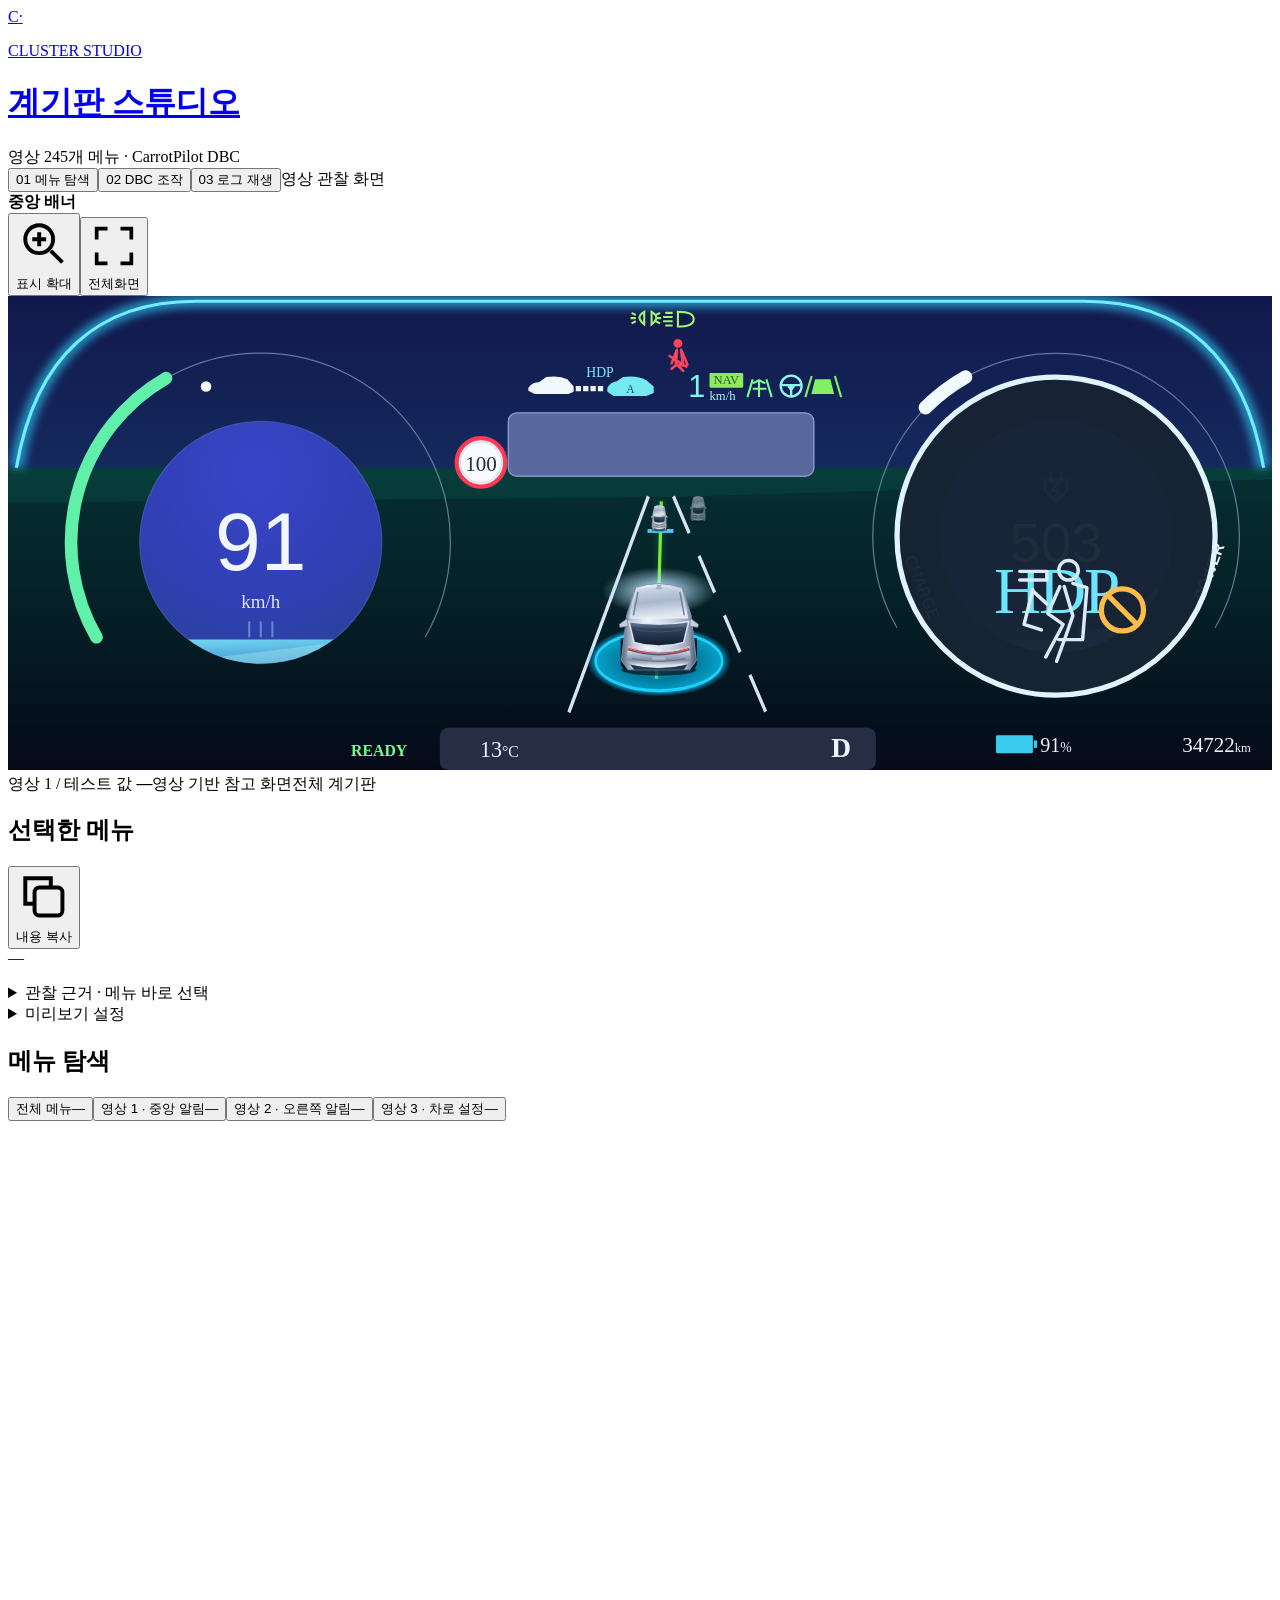
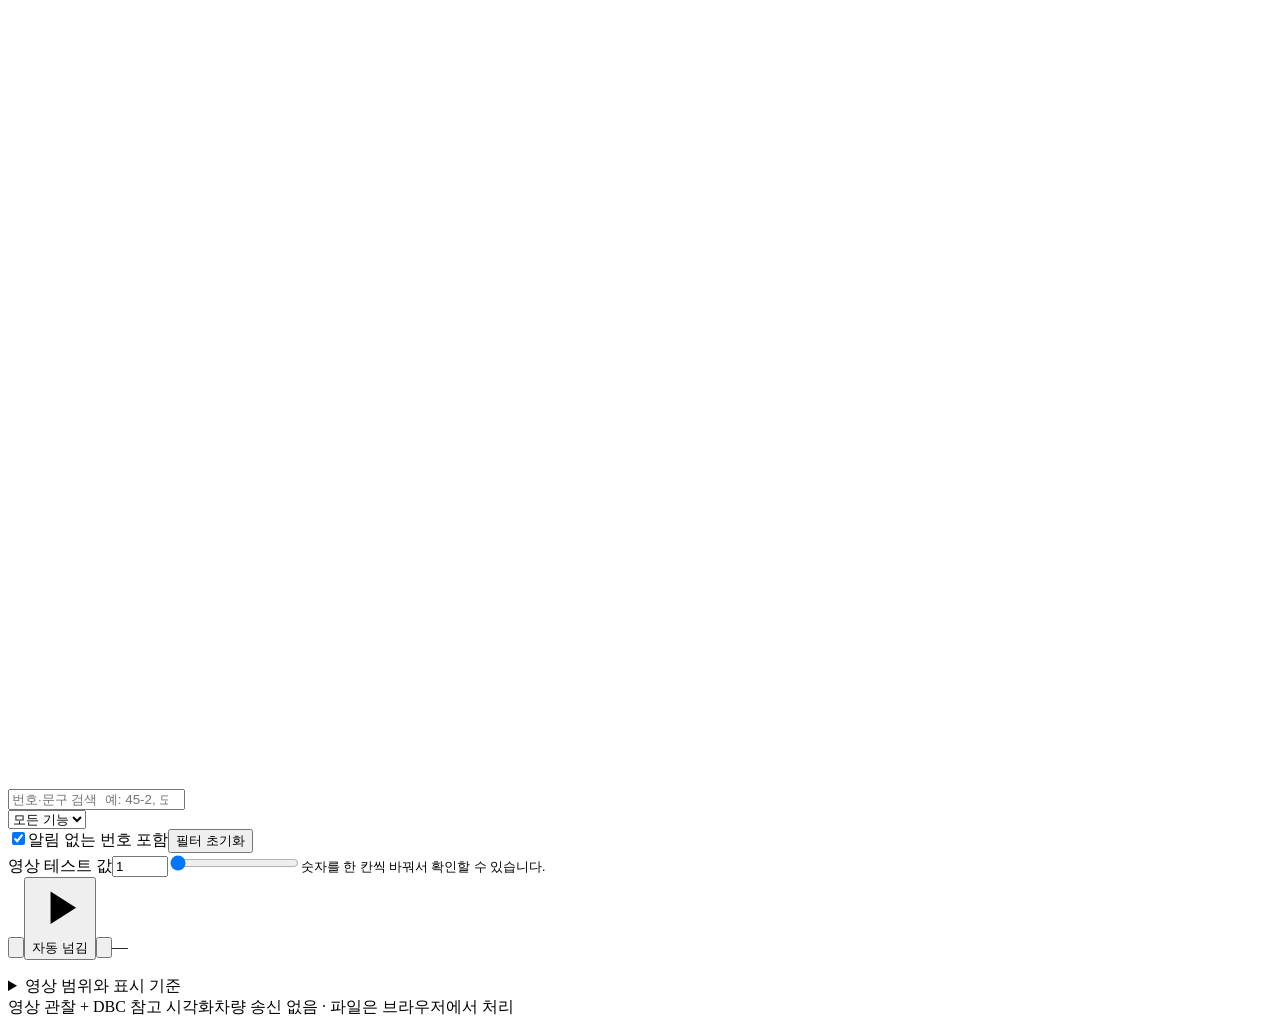
==== commit b610ce50: "Redesign cluster workspace around preview and task-focused controls" ====
--- a/src/template.html
+++ b/src/template.html
@@ -1,10 +1,9 @@
 <!doctype html>
 <html lang="ko"><head><meta charset="utf-8"><meta name="viewport" content="width=device-width, initial-scale=1"><meta name="theme-color" content="#080e19"><title>계기판 전체 메뉴 미리보기</title><meta name="description" content="세 개의 촬영 영상에서 확인한 일반 경고, 주행 보조, HDP, 차로 설정을 번호별로 살펴보는 계기판 시뮬레이터."><style>__PROJECT_STYLE__</style></head>
-<body><div class="app" id="cluster-app">
-<header class="masthead"><div class="brand"><div class="brand-symbol" aria-hidden="true"><svg viewBox="0 0 32 32" fill="none" stroke="currentColor" stroke-width="1.7"><path d="M6 27 11 5m10 0 5 22M16 6v4m0 4v4m0 4v5"/><path d="m11 20 5-4 5 4"/></svg></div><div><p class="eyebrow">CLUSTER / ALL MENUS</p><h1>계기판 전체 메뉴 미리보기</h1></div></div><span class="source-tag"><span class="source-dot"></span>영상 3개 기반 · 전체 메뉴</span></header>
-<nav class="bank-nav" role="tablist" aria-label="원본 영상 선택"><button type="button" class="bank-tab" data-bank="all" role="tab" aria-selected="true"><span>전체 메뉴</span><span class="bank-count" data-bank="all">—</span></button><button type="button" class="bank-tab" data-bank="v1" role="tab" aria-selected="false"><span>영상 1 · 알림 테스트</span><span class="bank-count" data-bank="v1">—</span></button><button type="button" class="bank-tab" data-bank="v2" role="tab" aria-selected="false"><span>영상 2 · 원형 안내</span><span class="bank-count" data-bank="v2">—</span></button><button type="button" class="bank-tab" data-bank="lanes" role="tab" aria-selected="false"><span>영상 3 · 차로 설정</span><span class="bank-count" data-bank="lanes">—</span></button></nav>
-<p class="inventory-line"><span>전체 <strong id="total-count">—</strong>개 항목</span><span>문구 <strong id="message-count">—</strong></span><span>차로·화면 변화 <strong id="graphic-count">—</strong></span><span>알림 없는 구간 <strong id="empty-count">—</strong></span></p>
-<section class="stage-card" id="stage-card" aria-label="계기판 미리보기"><div class="stage-toolbar"><div class="stage-heading"><span class="pill">PREVIEW</span><strong id="surface-title">중앙 배너</strong><span class="small">원본 영상의 표시 위치</span></div><div class="stage-actions"><button class="ghost-btn" type="button" id="focus-btn" aria-pressed="false"><svg viewBox="0 0 24 24" fill="none" stroke="currentColor" stroke-width="1.7" aria-hidden="true"><circle cx="10" cy="10" r="6"/><path d="m15 15 5 5M7 10h6m-3-3v6"/></svg><span>표시 확대</span></button><button class="ghost-btn" type="button" id="fullscreen-btn" aria-label="계기판 전체화면"><svg viewBox="0 0 24 24" fill="none" stroke="currentColor" stroke-width="1.7" aria-hidden="true"><path d="M4 9V4h5m6 0h5v5m0 6v5h-5M9 20H4v-5"/></svg><span>전체화면</span></button></div></div><div class="cluster-wrap" id="cluster-wrap"><svg class="cluster-svg" id="cluster-svg" viewBox="0 0 1200 450" role="img" aria-labelledby="cluster-title cluster-desc">
+<body><div class="app" id="cluster-app" data-mode="menu">
+<header class="masthead"><a class="brand" href="#" aria-label="계기판 스튜디오 처음으로"><span class="brand-symbol" aria-hidden="true">C<span>·</span></span><div><p class="eyebrow">CLUSTER STUDIO</p><h1>계기판 스튜디오</h1></div></a><span class="source-tag"><span class="source-dot"></span>영상 245개 메뉴 · CarrotPilot DBC</span></header>
+<nav class="mode-nav" aria-label="작업 모드"><button type="button" data-mode="menu" aria-pressed="true"><span class="mode-number">01</span> 메뉴 탐색</button><button type="button" data-mode="dbc" aria-pressed="false"><span class="mode-number">02</span> DBC 조작</button><button type="button" data-mode="log" aria-pressed="false"><span class="mode-number">03</span> 로그 재생</button><span class="workspace-status" id="workspace-status">영상 관찰 화면</span></nav>
+<main class="workspace"><div class="preview-column"><section class="stage-card" id="stage-card" aria-label="계기판 미리보기"><div class="stage-toolbar"><div class="stage-heading"><span class="live-dot" aria-hidden="true"></span><strong id="surface-title">중앙 배너</strong></div><div class="stage-actions"><button class="ghost-btn" type="button" id="focus-btn" aria-pressed="false"><svg viewBox="0 0 24 24" fill="none" stroke="currentColor" stroke-width="1.7" aria-hidden="true"><circle cx="10" cy="10" r="6"/><path d="m15 15 5 5M7 10h6m-3-3v6"/></svg><span>표시 확대</span></button><button class="ghost-btn" type="button" id="fullscreen-btn" aria-label="계기판 전체화면"><svg viewBox="0 0 24 24" fill="none" stroke="currentColor" stroke-width="1.7" aria-hidden="true"><path d="M4 9V4h5m6 0h5v5m0 6v5h-5M9 20H4v-5"/></svg><span>전체화면</span></button></div></div><div class="cluster-wrap" id="cluster-wrap"><svg class="cluster-svg" id="cluster-svg" viewBox="0 0 1200 450" role="img" aria-labelledby="cluster-title cluster-desc">
         <title id="cluster-title">전체 메뉴 계기판 미리보기</title><desc id="cluster-desc">영상에서 확인한 메뉴의 계기판 표시 예시입니다.</desc>
         <defs>
           <linearGradient id="screen-bg" x2="0" y2="1"><stop stop-color="#12184c"/><stop offset=".42" stop-color="#152c60"/><stop offset="1" stop-color="#080b1c"/></linearGradient>
@@ -122,34 +121,29 @@
 <g id="secondary-sign-zigzag" transform="translate(449 220)" style="display:none"><path d="m0-22 23 39h-46Z" fill="#ffe66b" stroke="#ff5545" stroke-width="3.5" stroke-linejoin="round"/><path d="m-6 10 10-8-8-6 8-5m-6 0h6v6" fill="none" stroke="#364454" stroke-width="3" stroke-linejoin="round"/></g>
 <g id="ipedal-mark" fill="#a1e84b" font-size="10" font-weight="650" text-anchor="middle" style="display:none"><text x="1080" y="409">i-PEDAL</text><text x="1080" y="421" fill="#c4ebff">MAX</text></g><g id="status-footer"><rect x="410" y="410" width="414" height="40" rx="8" fill="#262d45"/><text x="448" y="438" font-size="21" fill="#edf0ff">13<tspan font-size="15">°C</tspan></text><text x="791" y="438" text-anchor="middle" font-size="26" fill="#eef5ff" font-weight="600">D</text><text x="379" y="437" text-anchor="end" font-size="15" font-weight="600" fill="#73ff90">READY</text><rect x="938" y="417" width="35" height="17" rx="1" fill="#39ccef"/><rect x="974" y="422" width="3" height="7" fill="#39ccef"/><text x="980" y="433" font-size="19" fill="#eff1ff">91<tspan font-size="13">%</tspan></text><text x="1180" y="433" text-anchor="end" font-size="20" fill="#eef0ff">34722<tspan font-size="12">km</tspan></text></g>
         </g>
-      </svg></div><div class="stage-caption"><span><span class="caption-key" id="stage-source">영상 1</span> / <span id="value-label">테스트 값</span> <strong class="caption-code" id="stage-code">—</strong></span><span class="secondary-caption">왼쪽 주행속도와 메뉴 번호는 별도 표시입니다.</span><span id="zoom-caption">전체 계기판</span></div></section>
-<section class="can-panel" aria-labelledby="can-heading">
-<div class="panel-top"><h2 id="can-heading">CarrotPilot · DBC 신호 실험실</h2><label><input type="checkbox" id="can-enabled"> 계기판에 반영</label></div>
-<p class="can-description">신호 원시 값을 바꾸거나 CAN 기록을 불러와 전후 변화를 비교합니다. 브라우저 안에서만 처리하며 차량에 전송하지 않습니다. 값만 표시하는 신호와 화면에 반영하는 신호를 구분합니다.</p>
-<div class="can-grid">
-<label>CAN 메시지<select id="can-message"></select></label>
-<label>DBC 신호<select id="can-signal"></select></label>
-<label>원시 값<input type="number" id="can-value" step="1"></label>
-<button type="button" class="ghost-btn" id="can-apply">신호 적용</button>
-</div>
-<p class="can-description" id="can-definition"></p>
-<div class="can-grid can-raw"><label>CAN 데이터 · 16진수<textarea id="can-hex" rows="3" spellcheck="false"></textarea></label><div class="can-buttons"><button type="button" class="ghost-btn" id="can-decode">프레임 읽기</button><button type="button" class="ghost-btn" id="can-demo">예제 기록</button><button type="button" class="ghost-btn" id="can-clear">연동 초기화</button></div></div>
-<details class="can-log"><summary>CAN 로그 불러오기 · candump / JSONL</summary>
-<p>최대 4 MB / 지원 프레임 20,000개. 파일은 업로드되지 않습니다. rlog.zst는 직접 읽지 않습니다. 버스별로 분리해서 비교하며, 수신되지 않은 항목은 대표 배경으로 남습니다.</p>
-<label>로그 파일<input type="file" id="can-file" accept=".log,.txt,.jsonl"></label>
-<pre>(123.45) can0 161##1…64자리 HEX…
-{"time":123.45,"bus":0,"address":353,"data":"…64자리 HEX…"}</pre>
-</details>
-<div class="can-grid can-playback"><label>로그 버스<select id="can-bus" disabled></select></label><button class="ghost-btn" type="button" id="can-prev" disabled>이전 프레임</button><input type="range" id="can-frame" min="0" max="0" value="0" disabled aria-label="CAN 로그 프레임"><button class="ghost-btn" type="button" id="can-next" disabled>다음 프레임</button></div>
-<p id="can-status" class="can-description" role="status">예제 기록을 누르거나 신호를 선택하세요. 예제는 합성 데이터이며 실제 주행 기록이 아닙니다.</p>
-<div class="can-table-wrap"><table class="can-table"><caption>현재 메시지의 DBC 해석 · 강조 행은 직전 상태에서 바뀐 신호</caption><thead><tr><th>신호 / 시험 메뉴</th><th>이전 → 현재 원시 값</th><th>환산 값 / DBC 설명</th><th>화면 반영</th></tr></thead><tbody id="can-values"></tbody></table></div>
-<p class="can-description">관찰 문구는 ALERTS_4·ALERTS_5의 DBC 열거값과 같은 번호의 영상 문구를 대조한 참고 표시입니다. 대응 확정이나 실차 동작 검증이 아닙니다. 40–44·49–51의 영상 매핑 미확정, 52번 번호 추정은 그대로 유지합니다. 위치 비율은 시연용이며 CRC·카운터 유효성은 검사하지 않습니다. 변조한 예제 프레임은 차량 송신용이 아닙니다.</p>
-<p class="can-description" id="can-source"></p>
-</section>
-<div class="workbench"><section class="message-panel" aria-labelledby="selected-heading"><div class="panel-top"><h2 id="selected-heading">선택한 메뉴</h2><button class="ghost-btn" id="copy-btn" type="button"><svg viewBox="0 0 24 24" fill="none" stroke="currentColor" stroke-width="1.7" aria-hidden="true"><rect x="8" y="8" width="12" height="12" rx="2"/><path d="M15 8V4H4v11h4"/></svg>내용 복사</button></div><div class="selection"><label class="select-label" for="message-select">번호나 내용을 선택하면 계기판 표시가 바뀝니다.</label><select id="message-select" aria-label="계기판 메뉴 선택"></select><div class="current-meta"><span class="code-badge" id="selected-code">—</span><span class="type-badge" id="selected-group"></span><span class="type-badge" id="selected-kind"></span></div><p class="current-text" id="current-text" aria-live="polite"></p><p class="selected-note" id="selected-note"></p><div class="source-line"><span id="source-file"></span><span class="dot">·</span><span id="source-time"></span><span class="dot">·</span><span id="source-surface"></span></div></div>
-<div class="code-controls" id="code-controls"><label for="code-input" id="code-range-label">영상 테스트 값</label><input type="number" id="code-input" min="0" max="254" value="1" aria-label="테스트 번호 직접 입력"><input type="range" id="code-range" min="0" max="254" value="1" step="1" aria-label="테스트 번호 조절"><small>숫자를 한 칸씩 바꿔서 확인할 수 있습니다.</small></div>
+      </svg></div><div class="stage-caption"><span><span class="caption-key" id="stage-source">영상 1</span> / <span id="value-label">테스트 값</span> <strong class="caption-code" id="stage-code">—</strong></span><span class="secondary-caption">영상 기반 참고 화면</span><span id="zoom-caption">전체 계기판</span></div></section>
+<div class="preview-info"><section class="message-panel" aria-labelledby="selected-heading"><div class="panel-top"><h2 id="selected-heading">선택한 메뉴</h2><button class="ghost-btn" id="copy-btn" type="button"><svg viewBox="0 0 24 24" fill="none" stroke="currentColor" stroke-width="1.7" aria-hidden="true"><rect x="8" y="8" width="12" height="12" rx="2"/><path d="M15 8V4H4v11h4"/></svg>내용 복사</button></div><div class="selection"><div class="current-meta"><span class="code-badge" id="selected-code">—</span><span class="type-badge" id="selected-group"></span><span class="type-badge" id="selected-kind"></span></div><p class="current-text" id="current-text" aria-live="polite"></p><p class="selected-note" id="selected-note"></p><details class="selection-details"><summary>관찰 근거 · 메뉴 바로 선택</summary><label class="select-label" for="message-select">번호나 내용을 선택하면 계기판 표시가 바뀝니다.</label><select id="message-select" aria-label="계기판 메뉴 선택"></select><div class="source-line"><span id="source-file"></span><span class="dot">·</span><span id="source-time"></span><span class="dot">·</span><span id="source-surface"></span></div></details></div>
+</section><section class="change-panel" id="change-panel" hidden><div class="panel-top"><h2>바뀐 신호</h2><span class="count" id="change-count">0개</span></div><div id="can-changes" class="change-list"><p class="muted">신호를 적용하거나 예제 프레임을 넘겨 보세요.</p></div><p class="mapping-note">참고 시각화 · 실차 동작과의 대응은 미검증</p></section><details class="preview-settings"><summary>미리보기 설정</summary><div class="drive-controls"><label class="speed-label" for="speed-range"><span>모의 주행속도</span><strong id="speed-control-value">91</strong><small>km/h</small></label><input type="range" min="0" max="130" value="91" step="1" id="speed-range" aria-label="모의 주행속도"><button type="button" class="ghost-btn" id="motion-btn" aria-pressed="false">차로 움직임</button></div></details></div></div><aside class="control-column" aria-label="계기판 조작"><section id="mode-menu-panel" class="browse-panel" aria-labelledby="list-heading"><div class="panel-top"><h2 id="list-heading">메뉴 탐색</h2><span class="count" id="list-count"></span></div><nav class="bank-nav" role="tablist" aria-label="원본 영상 선택"><button type="button" class="bank-tab" data-bank="all" role="tab" aria-selected="true"><span>전체 메뉴</span><span class="bank-count" data-bank="all">—</span></button><button type="button" class="bank-tab" data-bank="v1" role="tab" aria-selected="false"><span>영상 1 · 중앙 알림</span><span class="bank-count" data-bank="v1">—</span></button><button type="button" class="bank-tab" data-bank="v2" role="tab" aria-selected="false"><span>영상 2 · 오른쪽 알림</span><span class="bank-count" data-bank="v2">—</span></button><button type="button" class="bank-tab" data-bank="lanes" role="tab" aria-selected="false"><span>영상 3 · 차로 설정</span><span class="bank-count" data-bank="lanes">—</span></button></nav><div class="browse-search"><div class="search-field"><svg viewBox="0 0 24 24" fill="none" stroke-width="1.7" aria-hidden="true"><circle cx="10" cy="10" r="6"/><path d="m15 15 5 5"/></svg><input class="search-input" id="search-input" type="search" placeholder="번호·문구 검색  예: 45-2, 도어, SCC" aria-label="번호 또는 문구 검색"></div><div class="filter-row"><select id="category-select" aria-label="기능별 분류"><option value="all">모든 기능</option></select></div><div class="filter-options"><label><input type="checkbox" id="include-empty" checked>알림 없는 번호 포함</label><button type="button" id="reset-filters" class="text-btn">필터 초기화</button></div></div><div class="code-controls" id="code-controls"><label for="code-input" id="code-range-label">영상 테스트 값</label><input type="number" id="code-input" min="0" max="254" value="1" aria-label="테스트 번호 직접 입력"><input type="range" id="code-range" min="0" max="254" value="1" step="1" aria-label="테스트 번호 조절"><small>숫자를 한 칸씩 바꿔서 확인할 수 있습니다.</small></div>
 <div class="playback"><button type="button" class="nav-btn" id="prev-btn" aria-label="이전 메뉴"><svg viewBox="0 0 24 24" fill="none" stroke="currentColor" stroke-width="1.8" aria-hidden="true"><path d="m14 5-7 7 7 7"/></svg></button><button type="button" class="play-btn" id="play-btn" aria-pressed="false"><svg id="play-svg" viewBox="0 0 24 24" fill="currentColor" aria-hidden="true"><path d="m8 5 11 7-11 7Z"/></svg><span id="play-label">자동 넘김</span></button><button type="button" class="nav-btn" id="next-btn" aria-label="다음 메뉴"><svg viewBox="0 0 24 24" fill="none" stroke="currentColor" stroke-width="1.8" aria-hidden="true"><path d="m10 5 7 7-7 7"/></svg></button><span class="position" id="position">—</span></div><div class="play-progress" aria-hidden="true"><span id="play-progress"></span></div>
-<div class="drive-controls"><label class="speed-label" for="speed-range"><span>모의 주행속도</span><strong id="speed-control-value">91</strong><small>km/h</small></label><input type="range" min="0" max="130" value="91" step="1" id="speed-range" aria-label="모의 주행속도"><button type="button" class="ghost-btn" id="motion-btn" aria-pressed="false">차로 움직임</button></div></section>
-<section class="browse-panel" aria-labelledby="list-heading"><div class="panel-top"><h2 id="list-heading">전체 메뉴 찾기</h2><span class="count" id="list-count"></span></div><div class="browse-search"><div class="search-field"><svg viewBox="0 0 24 24" fill="none" stroke-width="1.7" aria-hidden="true"><circle cx="10" cy="10" r="6"/><path d="m15 15 5 5"/></svg><input class="search-input" id="search-input" type="search" placeholder="번호·문구 검색  예: 45-2, 도어, SCC" aria-label="번호 또는 문구 검색"></div><div class="filter-row"><select id="category-select" aria-label="기능별 분류"><option value="all">모든 기능</option></select></div><div class="filter-options"><label><input type="checkbox" id="include-empty" checked>알림 없는 번호 포함</label><button type="button" id="reset-filters" class="text-btn">필터 초기화</button></div></div><p class="filter-summary" id="filter-summary"></p><div class="message-list" id="message-list" role="tabpanel" aria-label="선택 가능한 전체 메뉴"></div></section></div>
-<details class="source-details"><summary>영상 범위와 표시 기준</summary><p><strong>포함한 범위</strong> — IMG_4952.mp4의 시험 값 0–254, IMG_4953.mp4의 시험 값 0–31, IMG_4955.mp4에서 확인한 차로 설정과 화면 변화를 담았습니다. 같은 기본 화면이 이어지는 구간은 목록에서 묶었으며, 숫자 입력으로 각 값을 선택할 수 있습니다.</p><p><strong>번호의 의미</strong> — 영상 1·2는 계기판 중앙의 작은 시험 숫자, 영상 3은 판독 가능한 휴대폰 메뉴·설정 값입니다. 서로 다른 번호 체계입니다. 확인되지 않은 휴대폰 메뉴에 40번 등을 임의로 붙이지 않았습니다. 번호가 읽히지 않는 변화는 ‘미확인’ 항목으로 남겼습니다.</p><p><strong>문구와 그래픽</strong> — 실제로 읽힌 문구는 원문을 유지했습니다. 차로 설정 설명은 화면 변화에 대한 해석이며 계기판 경고 문구가 아닙니다. 차선 위치·이동량과 카메라 화면은 변화를 보기 위한 도식입니다. 일부 경고·카메라는 해당 값과 같은 순간에 관찰되었으며, 번호와의 직접 연동까지 확인된 것은 아닙니다.</p><p>영상에 별도 알림이 없는 번호도 포함했습니다. 이는 해당 기능이 없다는 뜻이 아닙니다. 내비게이션 거리·목적지와 주변 차량은 주행에 따라 달라지므로 미리보기에서는 대표 그래픽을 사용합니다. 실제 차량의 작동 속도 기준을 나타내는 화면이 아닙니다. 기본 배경·차선 색·등화·안전벨트 아이콘은 추가로 제공된 계기판 사진의 대표 상태입니다. 1번 장면의 카메라 표지도 사진에서 함께 관찰된 표시이며, 번호가 해당 표시를 발생시켰다는 뜻이 아닙니다. 차량 도형은 직접 그린 SVG로 제조사 원본 3D 자산이 아닙니다.</p></details>
-<footer class="footer"><span>CLUSTER DISPLAY STUDY · 전체 메뉴 / 영상 기반 재현</span><span class="keyboard-hint">메뉴 이동 ← → &nbsp; / &nbsp; 자동 넘김 Space</span></footer></div><div class="toast" id="toast" role="status"></div><script id="message-data" type="application/json">__PROJECT_DATA__</script><script id="can-schema" type="application/json">__PROJECT_CAN_SCHEMA__</script><script>__PROJECT_CAN_CORE__</script><script>__PROJECT_JS__</script><script>__PROJECT_CAN_UI__</script></body></html>+<p class="filter-summary" id="filter-summary"></p><div class="message-list" id="message-list" role="tabpanel" aria-label="선택 가능한 전체 메뉴"></div></section><section class="can-panel" id="can-panel" aria-labelledby="can-heading" hidden>
+  <div class="panel-top"><div><p class="eyebrow">CARROTPILOT</p><h2 id="can-heading">DBC 신호 조작</h2></div><button type="button" class="text-btn" id="can-clear">초기화</button></div>
+  <p class="panel-intro" id="can-intro">바꿀 표시를 고르고 값을 적용해 보세요.</p>
+  <div class="can-start"><button type="button" class="ghost-btn" id="can-demo">예제 4프레임 열기 <span aria-hidden="true">↗</span></button><span>합성 데이터</span></div>
+  <div id="log-controls" hidden>
+    <label class="file-drop">CAN 로그 불러오기 <span>candump · JSONL / 최대 4 MB</span><input type="file" id="can-file" accept=".log,.txt,.jsonl" aria-label="로그 파일"></label>
+    <div class="log-timeline"><div class="log-top"><label>버스 <select id="can-bus" disabled></select></label><strong id="can-frame-count">0 / 0</strong></div><input type="range" id="can-frame" min="0" max="0" value="0" disabled aria-label="CAN 로그 프레임"><div class="log-buttons"><button class="ghost-btn" type="button" id="can-prev" disabled>← 이전</button><button class="play-btn" type="button" id="can-play" disabled aria-pressed="false">자동 재생</button><button class="ghost-btn" type="button" id="can-next" disabled>다음 →</button></div></div>
+  </div>
+  <div id="signal-controls">
+    <div class="quick-signals" aria-label="자주 쓰는 신호">
+      <button type="button" data-signal="LANELINE_LEFT">왼쪽 차선</button><button type="button" data-signal="LANELINE_RIGHT">오른쪽 차선</button><button type="button" data-signal="ALERTS_4">중앙 알림</button><button type="button" data-signal="ALERTS_5">오른쪽 알림</button><button type="button" data-signal="HDA_ICON">HDA / HDP</button><button type="button" data-signal="CAR_CIRCLE">차량 주변 원</button>
+    </div>
+    <div class="can-fields"><label>CAN 메시지<select id="can-message"></select></label><label>신호 선택<select id="can-signal"></select></label><label class="check-label"><input type="checkbox" id="can-mapped" checked>화면에 반영되는 신호만</label></div>
+    <div class="signal-editor"><div class="signal-title"><strong id="can-signal-name">왼쪽 차선</strong><span id="can-signal-effect" class="type-badge">참고 시각화</span></div><p id="can-signal-key" class="mono"></p><label class="select-label" for="can-value">원시 값 <span id="can-value-range"></span></label><div class="value-controls"><button type="button" class="ghost-btn" id="can-minus" aria-label="신호 값 1 감소">−</button><input type="number" id="can-value" step="1"><button type="button" class="ghost-btn" id="can-plus" aria-label="신호 값 1 증가">＋</button><button type="button" class="play-btn" id="can-apply">적용</button></div><div id="can-presets" class="value-presets" aria-label="신호 값 바로 적용"></div><p id="can-value-label"></p></div>
+  </div>
+  <p id="can-status" class="can-status" role="status">값을 적용하면 계기판과 변경 내역에 바로 반영됩니다.</p>
+  <label class="preview-toggle"><input type="checkbox" id="can-enabled">계기판에 DBC 반영</label>
+  <details class="advanced"><summary>신호 표 · 원시 프레임</summary><div class="advanced-body"><p id="can-definition" class="can-description"></p><label>CAN 데이터 · 16진수<textarea id="can-hex" rows="3" spellcheck="false"></textarea></label><button type="button" class="ghost-btn" id="can-decode">프레임 읽기</button><div class="can-table-wrap"><table class="can-table"><caption>현재 메시지 · 강조 행은 변경된 신호</caption><thead><tr><th>신호 / 메뉴</th><th>이전 → 현재</th><th>환산 / DBC 설명</th><th>화면</th></tr></thead><tbody id="can-values"></tbody></table></div></div></details>
+  <details class="advanced"><summary>지원 형식과 해석 범위</summary><div class="advanced-body"><p>파일은 이 브라우저 안에서만 읽습니다. 차량에 전송하지 않습니다. 최대 4 MB / 지원 프레임 20,000개. rlog.zst는 직접 읽지 않습니다.</p><pre>(123.45) can0 161##1…64자리 HEX…
+{"time":123.45,"bus":0,"address":353,"data":"…64자리 HEX…"}</pre><p>ALERTS_4·ALERTS_5는 DBC 열거값과 같은 번호의 영상 문구를 대조한 참고 표시입니다. 실차 대응 확정이 아닙니다. 40–44·49–51의 영상 매핑 미확정, 52번 번호 추정을 유지합니다. 위치 비율은 시연용입니다. CRC·카운터는 검증하거나 갱신하지 않습니다.</p><p id="can-source"></p></div></details>
+</section></aside></main><details class="source-details"><summary>영상 범위와 표시 기준</summary><p><strong>포함한 범위</strong> — IMG_4952.mp4의 시험 값 0–254, IMG_4953.mp4의 시험 값 0–31, IMG_4955.mp4에서 확인한 차로 설정과 화면 변화를 담았습니다. 같은 기본 화면이 이어지는 구간은 목록에서 묶었으며, 숫자 입력으로 각 값을 선택할 수 있습니다.</p><p><strong>번호의 의미</strong> — 영상 1·2는 계기판 중앙의 작은 시험 숫자, 영상 3은 판독 가능한 휴대폰 메뉴·설정 값입니다. 서로 다른 번호 체계입니다. 확인되지 않은 휴대폰 메뉴에 40번 등을 임의로 붙이지 않았습니다. 번호가 읽히지 않는 변화는 ‘미확인’ 항목으로 남겼습니다.</p><p><strong>문구와 그래픽</strong> — 실제로 읽힌 문구는 원문을 유지했습니다. 차로 설정 설명은 화면 변화에 대한 해석이며 계기판 경고 문구가 아닙니다. 차선 위치·이동량과 카메라 화면은 변화를 보기 위한 도식입니다. 일부 경고·카메라는 해당 값과 같은 순간에 관찰되었으며, 번호와의 직접 연동까지 확인된 것은 아닙니다.</p><p>영상에 별도 알림이 없는 번호도 포함했습니다. 이는 해당 기능이 없다는 뜻이 아닙니다. 내비게이션 거리·목적지와 주변 차량은 주행에 따라 달라지므로 미리보기에서는 대표 그래픽을 사용합니다. 실제 차량의 작동 속도 기준을 나타내는 화면이 아닙니다. 기본 배경·차선 색·등화·안전벨트 아이콘은 추가로 제공된 계기판 사진의 대표 상태입니다. 1번 장면의 카메라 표지도 사진에서 함께 관찰된 표시이며, 번호가 해당 표시를 발생시켰다는 뜻이 아닙니다. 차량 도형은 직접 그린 SVG로 제조사 원본 3D 자산이 아닙니다.</p><p class="inventory-line"><span>전체 <strong id="total-count">—</strong>개 항목</span><span>문구 <strong id="message-count">—</strong></span><span>차로·화면 변화 <strong id="graphic-count">—</strong></span><span>알림 없는 구간 <strong id="empty-count">—</strong></span></p></details>
+<footer class="footer"><span>영상 관찰 + DBC 참고 시각화</span><span>차량 송신 없음 · 파일은 브라우저에서 처리</span></footer></div><div class="toast" id="toast" role="status"></div><script id="message-data" type="application/json">__PROJECT_DATA__</script><script id="can-schema" type="application/json">__PROJECT_CAN_SCHEMA__</script><script>__PROJECT_CAN_CORE__</script><script>__PROJECT_JS__</script><script>__PROJECT_CAN_UI__</script></body></html>
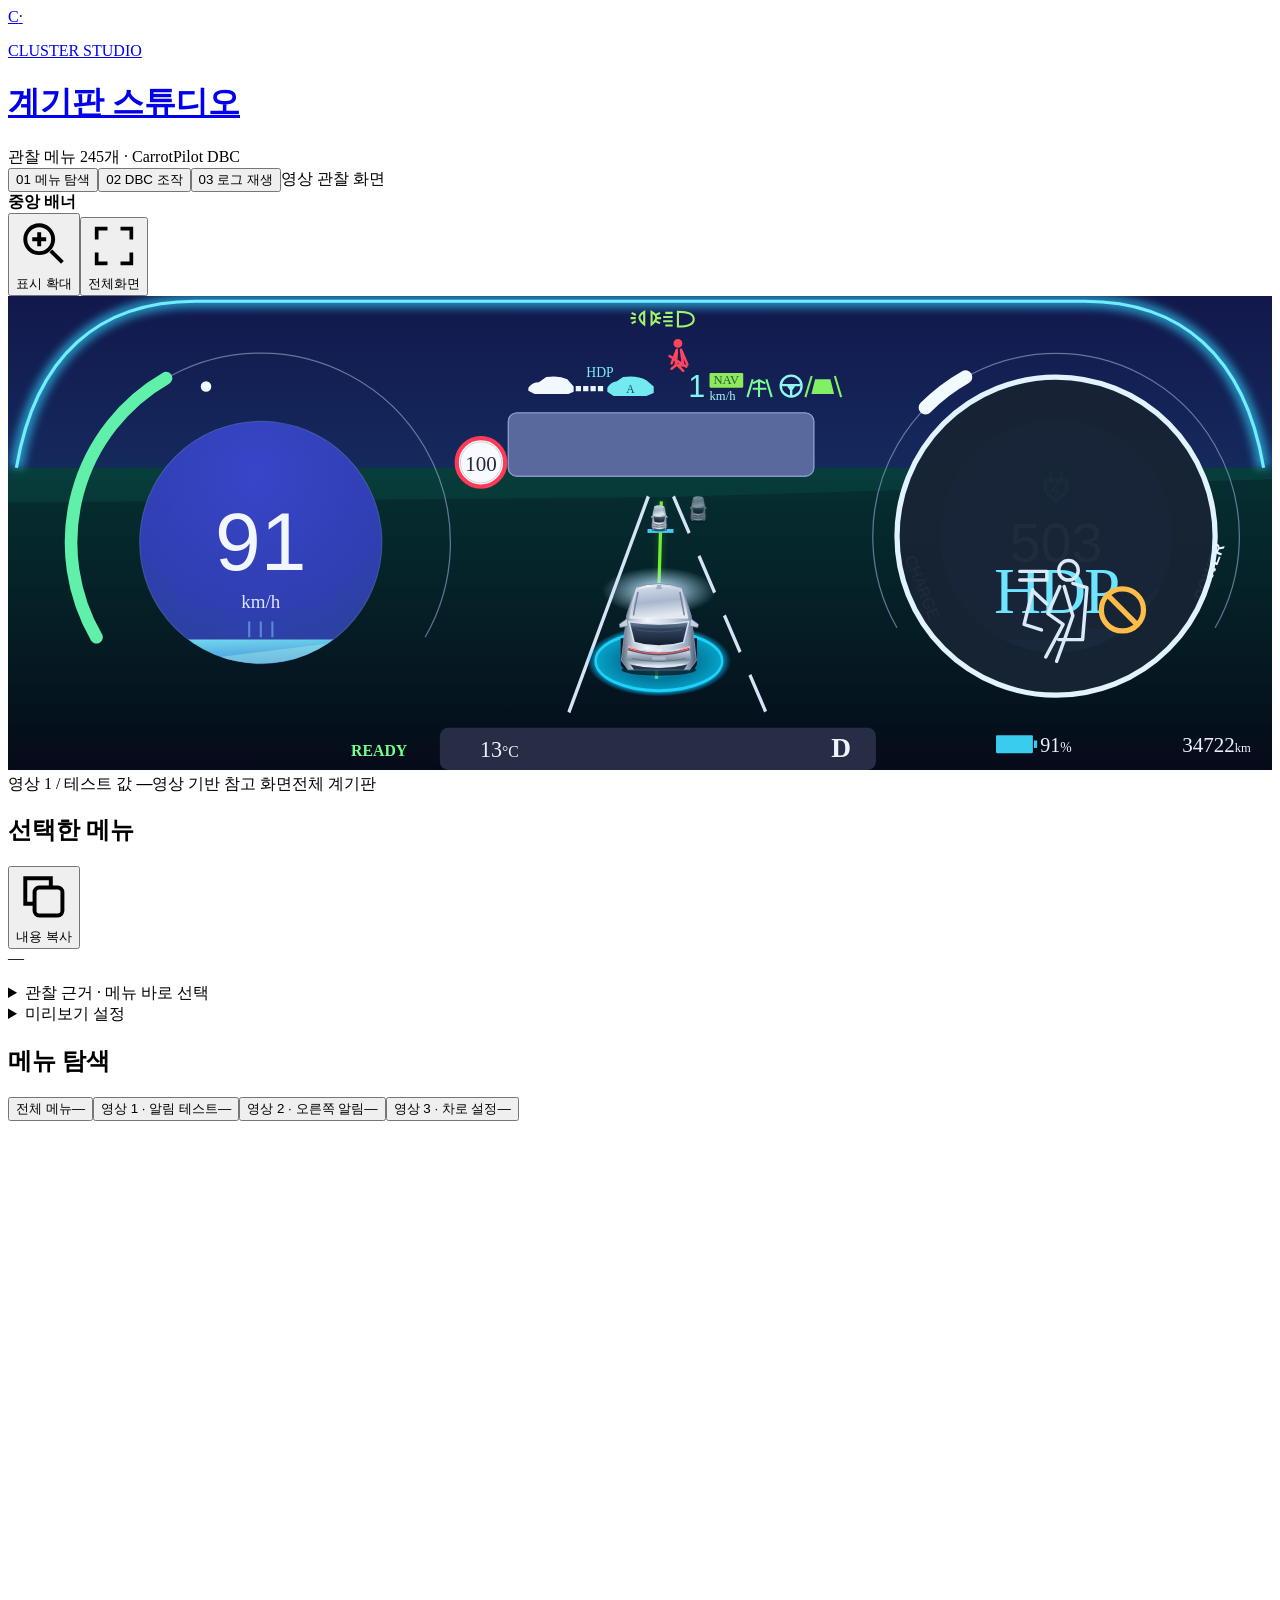
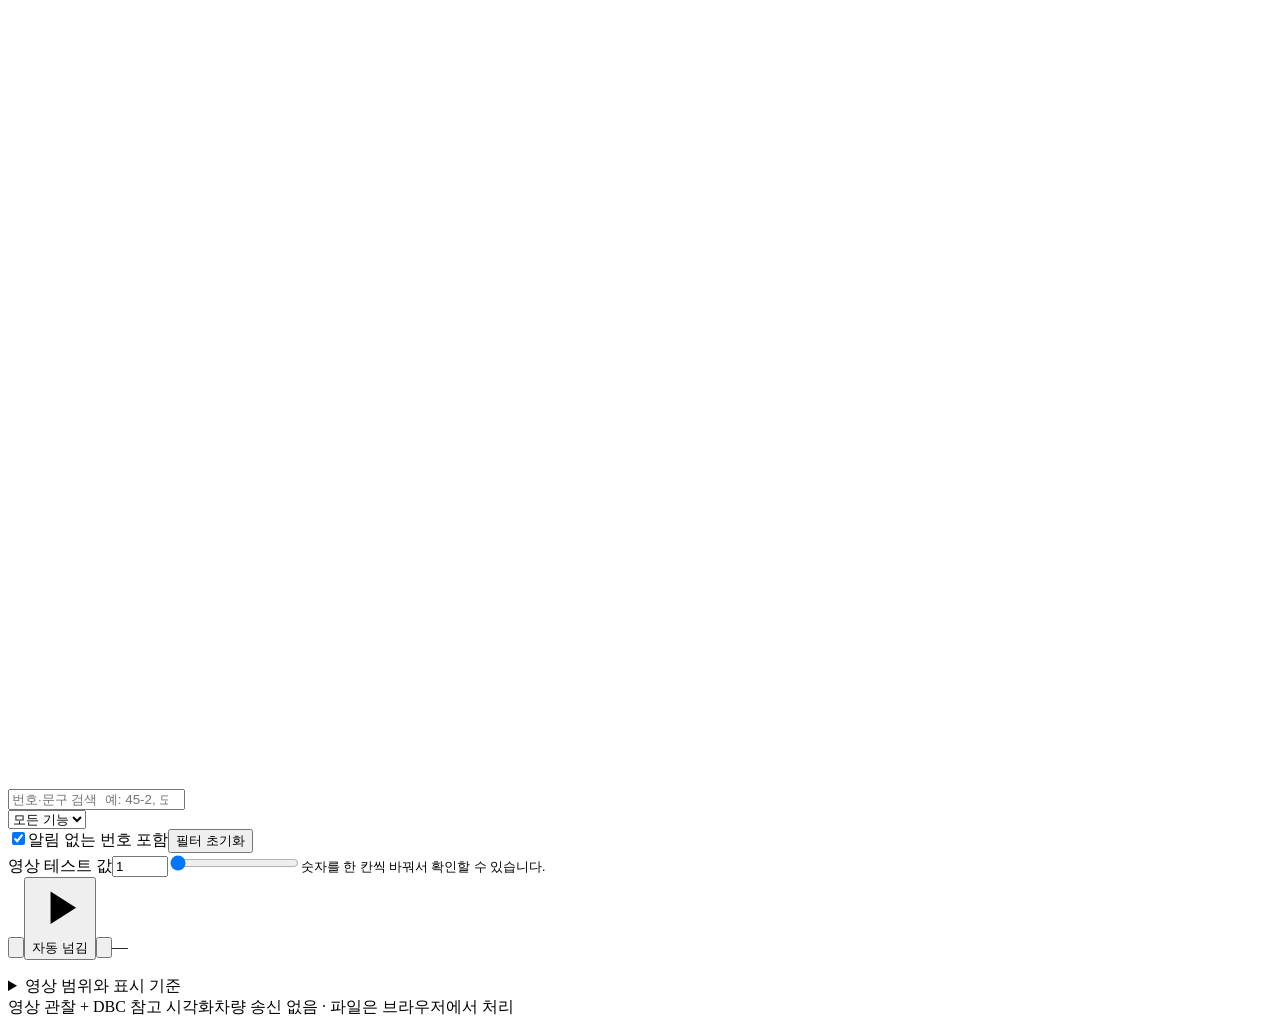
==== commit 269a4384: "Polish responsive controls and verify workspace interactions" ====
--- a/src/template.html
+++ b/src/template.html
@@ -1,7 +1,7 @@
 <!doctype html>
-<html lang="ko"><head><meta charset="utf-8"><meta name="viewport" content="width=device-width, initial-scale=1"><meta name="theme-color" content="#080e19"><title>계기판 전체 메뉴 미리보기</title><meta name="description" content="세 개의 촬영 영상에서 확인한 일반 경고, 주행 보조, HDP, 차로 설정을 번호별로 살펴보는 계기판 시뮬레이터."><style>__PROJECT_STYLE__</style></head>
+<html lang="ko"><head><meta charset="utf-8"><meta name="viewport" content="width=device-width, initial-scale=1"><meta name="theme-color" content="#080e19"><title>계기판 스튜디오 · 메뉴 / DBC / CAN 로그</title><meta name="description" content="세 개의 촬영 영상에서 확인한 일반 경고, 주행 보조, HDP, 차로 설정을 번호별로 살펴보는 계기판 시뮬레이터."><style>__PROJECT_STYLE__</style></head>
 <body><div class="app" id="cluster-app" data-mode="menu">
-<header class="masthead"><a class="brand" href="#" aria-label="계기판 스튜디오 처음으로"><span class="brand-symbol" aria-hidden="true">C<span>·</span></span><div><p class="eyebrow">CLUSTER STUDIO</p><h1>계기판 스튜디오</h1></div></a><span class="source-tag"><span class="source-dot"></span>영상 245개 메뉴 · CarrotPilot DBC</span></header>
+<header class="masthead"><a class="brand" href="#" aria-label="계기판 스튜디오 처음으로"><span class="brand-symbol" aria-hidden="true">C<span>·</span></span><div><p class="eyebrow">CLUSTER STUDIO</p><h1>계기판 스튜디오</h1></div></a><span class="source-tag"><span class="source-dot"></span>관찰 메뉴 245개 · CarrotPilot DBC</span></header>
 <nav class="mode-nav" aria-label="작업 모드"><button type="button" data-mode="menu" aria-pressed="true"><span class="mode-number">01</span> 메뉴 탐색</button><button type="button" data-mode="dbc" aria-pressed="false"><span class="mode-number">02</span> DBC 조작</button><button type="button" data-mode="log" aria-pressed="false"><span class="mode-number">03</span> 로그 재생</button><span class="workspace-status" id="workspace-status">영상 관찰 화면</span></nav>
 <main class="workspace"><div class="preview-column"><section class="stage-card" id="stage-card" aria-label="계기판 미리보기"><div class="stage-toolbar"><div class="stage-heading"><span class="live-dot" aria-hidden="true"></span><strong id="surface-title">중앙 배너</strong></div><div class="stage-actions"><button class="ghost-btn" type="button" id="focus-btn" aria-pressed="false"><svg viewBox="0 0 24 24" fill="none" stroke="currentColor" stroke-width="1.7" aria-hidden="true"><circle cx="10" cy="10" r="6"/><path d="m15 15 5 5M7 10h6m-3-3v6"/></svg><span>표시 확대</span></button><button class="ghost-btn" type="button" id="fullscreen-btn" aria-label="계기판 전체화면"><svg viewBox="0 0 24 24" fill="none" stroke="currentColor" stroke-width="1.7" aria-hidden="true"><path d="M4 9V4h5m6 0h5v5m0 6v5h-5M9 20H4v-5"/></svg><span>전체화면</span></button></div></div><div class="cluster-wrap" id="cluster-wrap"><svg class="cluster-svg" id="cluster-svg" viewBox="0 0 1200 450" role="img" aria-labelledby="cluster-title cluster-desc">
         <title id="cluster-title">전체 메뉴 계기판 미리보기</title><desc id="cluster-desc">영상에서 확인한 메뉴의 계기판 표시 예시입니다.</desc>
@@ -123,7 +123,7 @@
         </g>
       </svg></div><div class="stage-caption"><span><span class="caption-key" id="stage-source">영상 1</span> / <span id="value-label">테스트 값</span> <strong class="caption-code" id="stage-code">—</strong></span><span class="secondary-caption">영상 기반 참고 화면</span><span id="zoom-caption">전체 계기판</span></div></section>
 <div class="preview-info"><section class="message-panel" aria-labelledby="selected-heading"><div class="panel-top"><h2 id="selected-heading">선택한 메뉴</h2><button class="ghost-btn" id="copy-btn" type="button"><svg viewBox="0 0 24 24" fill="none" stroke="currentColor" stroke-width="1.7" aria-hidden="true"><rect x="8" y="8" width="12" height="12" rx="2"/><path d="M15 8V4H4v11h4"/></svg>내용 복사</button></div><div class="selection"><div class="current-meta"><span class="code-badge" id="selected-code">—</span><span class="type-badge" id="selected-group"></span><span class="type-badge" id="selected-kind"></span></div><p class="current-text" id="current-text" aria-live="polite"></p><p class="selected-note" id="selected-note"></p><details class="selection-details"><summary>관찰 근거 · 메뉴 바로 선택</summary><label class="select-label" for="message-select">번호나 내용을 선택하면 계기판 표시가 바뀝니다.</label><select id="message-select" aria-label="계기판 메뉴 선택"></select><div class="source-line"><span id="source-file"></span><span class="dot">·</span><span id="source-time"></span><span class="dot">·</span><span id="source-surface"></span></div></details></div>
-</section><section class="change-panel" id="change-panel" hidden><div class="panel-top"><h2>바뀐 신호</h2><span class="count" id="change-count">0개</span></div><div id="can-changes" class="change-list"><p class="muted">신호를 적용하거나 예제 프레임을 넘겨 보세요.</p></div><p class="mapping-note">참고 시각화 · 실차 동작과의 대응은 미검증</p></section><details class="preview-settings"><summary>미리보기 설정</summary><div class="drive-controls"><label class="speed-label" for="speed-range"><span>모의 주행속도</span><strong id="speed-control-value">91</strong><small>km/h</small></label><input type="range" min="0" max="130" value="91" step="1" id="speed-range" aria-label="모의 주행속도"><button type="button" class="ghost-btn" id="motion-btn" aria-pressed="false">차로 움직임</button></div></details></div></div><aside class="control-column" aria-label="계기판 조작"><section id="mode-menu-panel" class="browse-panel" aria-labelledby="list-heading"><div class="panel-top"><h2 id="list-heading">메뉴 탐색</h2><span class="count" id="list-count"></span></div><nav class="bank-nav" role="tablist" aria-label="원본 영상 선택"><button type="button" class="bank-tab" data-bank="all" role="tab" aria-selected="true"><span>전체 메뉴</span><span class="bank-count" data-bank="all">—</span></button><button type="button" class="bank-tab" data-bank="v1" role="tab" aria-selected="false"><span>영상 1 · 중앙 알림</span><span class="bank-count" data-bank="v1">—</span></button><button type="button" class="bank-tab" data-bank="v2" role="tab" aria-selected="false"><span>영상 2 · 오른쪽 알림</span><span class="bank-count" data-bank="v2">—</span></button><button type="button" class="bank-tab" data-bank="lanes" role="tab" aria-selected="false"><span>영상 3 · 차로 설정</span><span class="bank-count" data-bank="lanes">—</span></button></nav><div class="browse-search"><div class="search-field"><svg viewBox="0 0 24 24" fill="none" stroke-width="1.7" aria-hidden="true"><circle cx="10" cy="10" r="6"/><path d="m15 15 5 5"/></svg><input class="search-input" id="search-input" type="search" placeholder="번호·문구 검색  예: 45-2, 도어, SCC" aria-label="번호 또는 문구 검색"></div><div class="filter-row"><select id="category-select" aria-label="기능별 분류"><option value="all">모든 기능</option></select></div><div class="filter-options"><label><input type="checkbox" id="include-empty" checked>알림 없는 번호 포함</label><button type="button" id="reset-filters" class="text-btn">필터 초기화</button></div></div><div class="code-controls" id="code-controls"><label for="code-input" id="code-range-label">영상 테스트 값</label><input type="number" id="code-input" min="0" max="254" value="1" aria-label="테스트 번호 직접 입력"><input type="range" id="code-range" min="0" max="254" value="1" step="1" aria-label="테스트 번호 조절"><small>숫자를 한 칸씩 바꿔서 확인할 수 있습니다.</small></div>
+</section><section class="change-panel" id="change-panel" hidden><div class="panel-top"><h2>바뀐 신호</h2><span class="count" id="change-count">0개</span></div><div id="can-changes" class="change-list"><p class="muted">신호를 적용하거나 예제 프레임을 넘겨 보세요.</p></div><p class="mapping-note">참고 시각화 · 실차 동작과의 대응은 미검증</p></section><details class="preview-settings"><summary>미리보기 설정</summary><div class="drive-controls"><label class="speed-label" for="speed-range"><span>모의 주행속도</span><strong id="speed-control-value">91</strong><small>km/h</small></label><input type="range" min="0" max="130" value="91" step="1" id="speed-range" aria-label="모의 주행속도"><button type="button" class="ghost-btn" id="motion-btn" aria-pressed="false">차로 움직임</button></div></details></div></div><aside class="control-column" aria-label="계기판 조작"><section id="mode-menu-panel" class="browse-panel" aria-labelledby="list-heading"><div class="panel-top"><h2 id="list-heading">메뉴 탐색</h2><span class="count" id="list-count"></span></div><nav class="bank-nav" role="tablist" aria-label="원본 영상 선택"><button type="button" class="bank-tab" data-bank="all" role="tab" aria-selected="true"><span>전체 메뉴</span><span class="bank-count" data-bank="all">—</span></button><button type="button" class="bank-tab" data-bank="v1" role="tab" aria-selected="false"><span>영상 1 · 알림 테스트</span><span class="bank-count" data-bank="v1">—</span></button><button type="button" class="bank-tab" data-bank="v2" role="tab" aria-selected="false"><span>영상 2 · 오른쪽 알림</span><span class="bank-count" data-bank="v2">—</span></button><button type="button" class="bank-tab" data-bank="lanes" role="tab" aria-selected="false"><span>영상 3 · 차로 설정</span><span class="bank-count" data-bank="lanes">—</span></button></nav><div class="browse-search"><div class="search-field"><svg viewBox="0 0 24 24" fill="none" stroke-width="1.7" aria-hidden="true"><circle cx="10" cy="10" r="6"/><path d="m15 15 5 5"/></svg><input class="search-input" id="search-input" type="search" placeholder="번호·문구 검색  예: 45-2, 도어, SCC" aria-label="번호 또는 문구 검색"></div><div class="filter-row"><select id="category-select" aria-label="기능별 분류"><option value="all">모든 기능</option></select></div><div class="filter-options"><label><input type="checkbox" id="include-empty" checked>알림 없는 번호 포함</label><button type="button" id="reset-filters" class="text-btn">필터 초기화</button></div></div><div class="code-controls" id="code-controls"><label for="code-input" id="code-range-label">영상 테스트 값</label><input type="number" id="code-input" min="0" max="254" value="1" aria-label="테스트 번호 직접 입력"><input type="range" id="code-range" min="0" max="254" value="1" step="1" aria-label="테스트 번호 조절"><small>숫자를 한 칸씩 바꿔서 확인할 수 있습니다.</small></div>
 <div class="playback"><button type="button" class="nav-btn" id="prev-btn" aria-label="이전 메뉴"><svg viewBox="0 0 24 24" fill="none" stroke="currentColor" stroke-width="1.8" aria-hidden="true"><path d="m14 5-7 7 7 7"/></svg></button><button type="button" class="play-btn" id="play-btn" aria-pressed="false"><svg id="play-svg" viewBox="0 0 24 24" fill="currentColor" aria-hidden="true"><path d="m8 5 11 7-11 7Z"/></svg><span id="play-label">자동 넘김</span></button><button type="button" class="nav-btn" id="next-btn" aria-label="다음 메뉴"><svg viewBox="0 0 24 24" fill="none" stroke="currentColor" stroke-width="1.8" aria-hidden="true"><path d="m10 5 7 7-7 7"/></svg></button><span class="position" id="position">—</span></div><div class="play-progress" aria-hidden="true"><span id="play-progress"></span></div>
 <p class="filter-summary" id="filter-summary"></p><div class="message-list" id="message-list" role="tabpanel" aria-label="선택 가능한 전체 메뉴"></div></section><section class="can-panel" id="can-panel" aria-labelledby="can-heading" hidden>
   <div class="panel-top"><div><p class="eyebrow">CARROTPILOT</p><h2 id="can-heading">DBC 신호 조작</h2></div><button type="button" class="text-btn" id="can-clear">초기화</button></div>
@@ -131,7 +131,7 @@
   <div class="can-start"><button type="button" class="ghost-btn" id="can-demo">예제 4프레임 열기 <span aria-hidden="true">↗</span></button><span>합성 데이터</span></div>
   <div id="log-controls" hidden>
     <label class="file-drop">CAN 로그 불러오기 <span>candump · JSONL / 최대 4 MB</span><input type="file" id="can-file" accept=".log,.txt,.jsonl" aria-label="로그 파일"></label>
-    <div class="log-timeline"><div class="log-top"><label>버스 <select id="can-bus" disabled></select></label><strong id="can-frame-count">0 / 0</strong></div><input type="range" id="can-frame" min="0" max="0" value="0" disabled aria-label="CAN 로그 프레임"><div class="log-buttons"><button class="ghost-btn" type="button" id="can-prev" disabled>← 이전</button><button class="play-btn" type="button" id="can-play" disabled aria-pressed="false">자동 재생</button><button class="ghost-btn" type="button" id="can-next" disabled>다음 →</button></div></div>
+    <div class="log-timeline"><div class="log-top"><label>버스 <select id="can-bus" disabled></select></label><strong id="can-frame-count">0 / 0</strong></div><input type="range" id="can-frame" min="0" max="0" value="0" disabled aria-label="CAN 로그 프레임"><div class="log-buttons"><button class="ghost-btn" type="button" id="can-prev" disabled>← 이전</button><button class="play-btn" type="button" id="can-play" disabled aria-pressed="false">자동 재생</button><button class="ghost-btn" type="button" id="can-next" disabled>다음 →</button></div><p class="log-help">자동 재생은 1초 간격입니다.</p></div>
   </div>
   <div id="signal-controls">
     <div class="quick-signals" aria-label="자주 쓰는 신호">
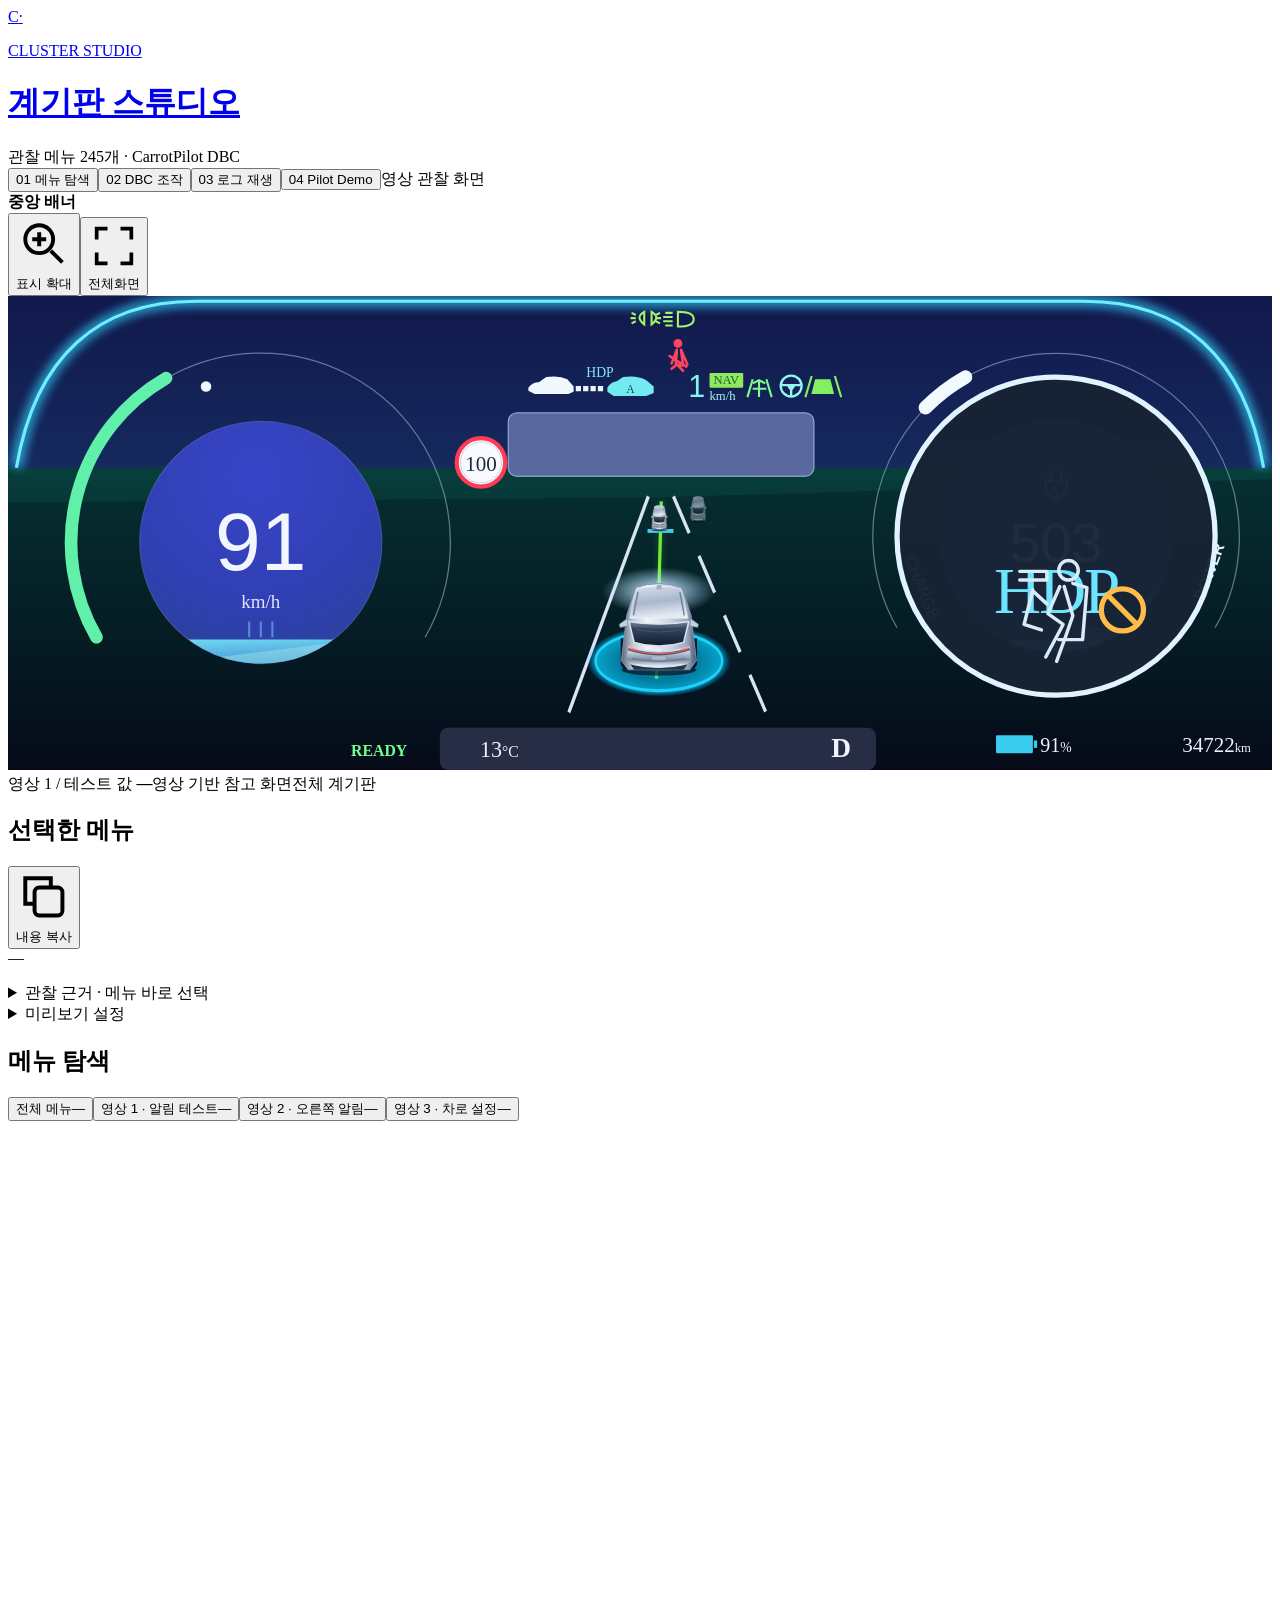
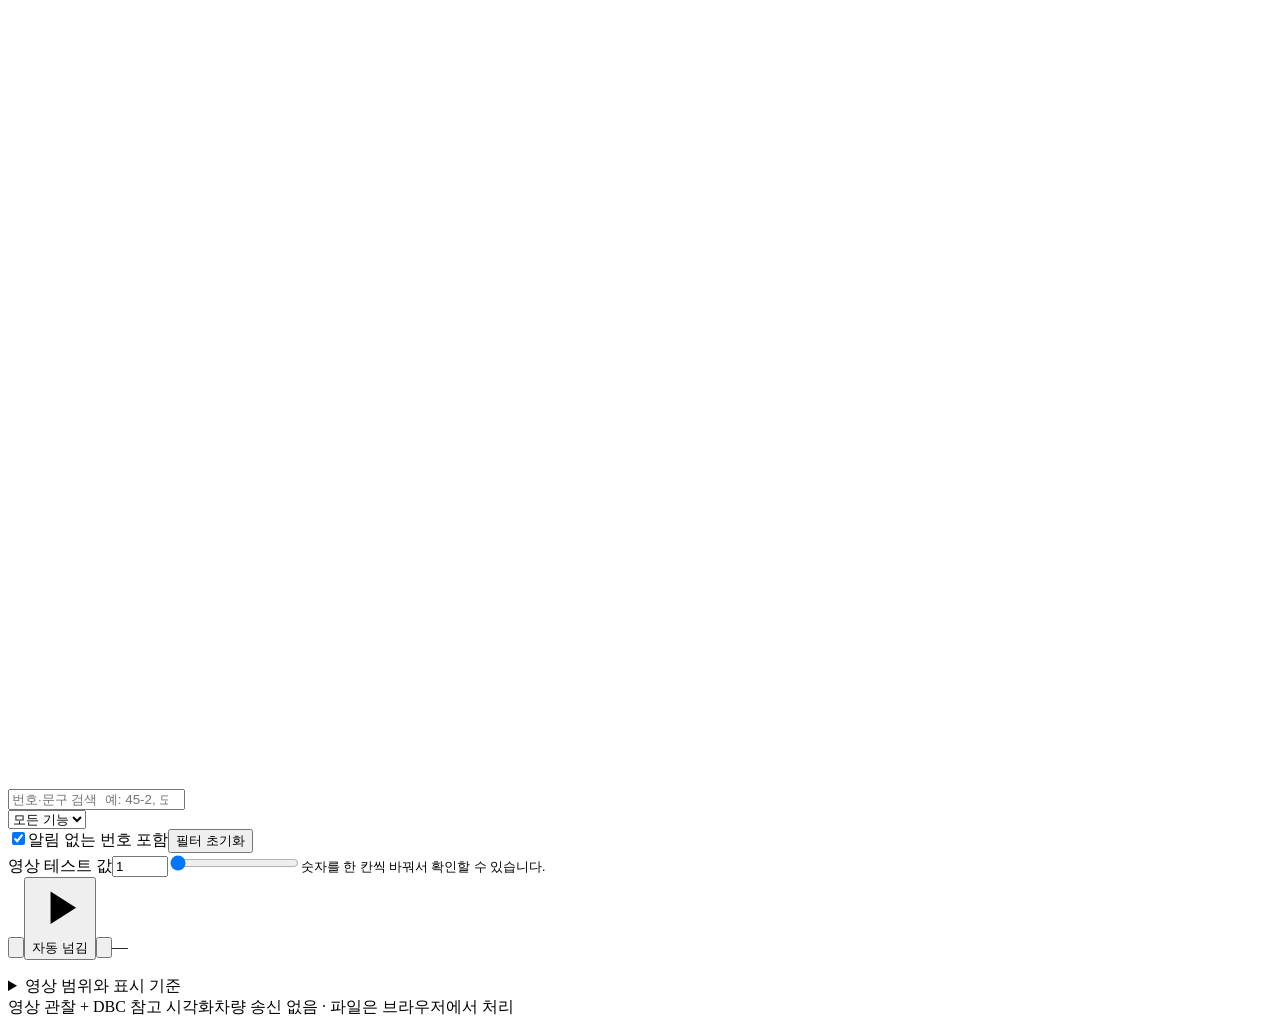
==== commit 5db3a46e: "Connect Pilot Demo settings to cluster signal preview" ====
--- a/src/template.html
+++ b/src/template.html
@@ -2,7 +2,7 @@
 <html lang="ko"><head><meta charset="utf-8"><meta name="viewport" content="width=device-width, initial-scale=1"><meta name="theme-color" content="#080e19"><title>계기판 스튜디오 · 메뉴 / DBC / CAN 로그</title><meta name="description" content="세 개의 촬영 영상에서 확인한 일반 경고, 주행 보조, HDP, 차로 설정을 번호별로 살펴보는 계기판 시뮬레이터."><style>__PROJECT_STYLE__</style></head>
 <body><div class="app" id="cluster-app" data-mode="menu">
 <header class="masthead"><a class="brand" href="#" aria-label="계기판 스튜디오 처음으로"><span class="brand-symbol" aria-hidden="true">C<span>·</span></span><div><p class="eyebrow">CLUSTER STUDIO</p><h1>계기판 스튜디오</h1></div></a><span class="source-tag"><span class="source-dot"></span>관찰 메뉴 245개 · CarrotPilot DBC</span></header>
-<nav class="mode-nav" aria-label="작업 모드"><button type="button" data-mode="menu" aria-pressed="true"><span class="mode-number">01</span> 메뉴 탐색</button><button type="button" data-mode="dbc" aria-pressed="false"><span class="mode-number">02</span> DBC 조작</button><button type="button" data-mode="log" aria-pressed="false"><span class="mode-number">03</span> 로그 재생</button><span class="workspace-status" id="workspace-status">영상 관찰 화면</span></nav>
+<nav class="mode-nav" aria-label="작업 모드"><button type="button" data-mode="menu" aria-pressed="true"><span class="mode-number">01</span> 메뉴 탐색</button><button type="button" data-mode="dbc" aria-pressed="false"><span class="mode-number">02</span> DBC 조작</button><button type="button" data-mode="log" aria-pressed="false"><span class="mode-number">03</span> 로그 재생</button><button type="button" data-mode="pilot" aria-pressed="false"><span class="mode-number">04</span> Pilot Demo</button><span class="workspace-status" id="workspace-status">영상 관찰 화면</span></nav>
 <main class="workspace"><div class="preview-column"><section class="stage-card" id="stage-card" aria-label="계기판 미리보기"><div class="stage-toolbar"><div class="stage-heading"><span class="live-dot" aria-hidden="true"></span><strong id="surface-title">중앙 배너</strong></div><div class="stage-actions"><button class="ghost-btn" type="button" id="focus-btn" aria-pressed="false"><svg viewBox="0 0 24 24" fill="none" stroke="currentColor" stroke-width="1.7" aria-hidden="true"><circle cx="10" cy="10" r="6"/><path d="m15 15 5 5M7 10h6m-3-3v6"/></svg><span>표시 확대</span></button><button class="ghost-btn" type="button" id="fullscreen-btn" aria-label="계기판 전체화면"><svg viewBox="0 0 24 24" fill="none" stroke="currentColor" stroke-width="1.7" aria-hidden="true"><path d="M4 9V4h5m6 0h5v5m0 6v5h-5M9 20H4v-5"/></svg><span>전체화면</span></button></div></div><div class="cluster-wrap" id="cluster-wrap"><svg class="cluster-svg" id="cluster-svg" viewBox="0 0 1200 450" role="img" aria-labelledby="cluster-title cluster-desc">
         <title id="cluster-title">전체 메뉴 계기판 미리보기</title><desc id="cluster-desc">영상에서 확인한 메뉴의 계기판 표시 예시입니다.</desc>
         <defs>
@@ -145,5 +145,14 @@
   <details class="advanced"><summary>신호 표 · 원시 프레임</summary><div class="advanced-body"><p id="can-definition" class="can-description"></p><label>CAN 데이터 · 16진수<textarea id="can-hex" rows="3" spellcheck="false"></textarea></label><button type="button" class="ghost-btn" id="can-decode">프레임 읽기</button><div class="can-table-wrap"><table class="can-table"><caption>현재 메시지 · 강조 행은 변경된 신호</caption><thead><tr><th>신호 / 메뉴</th><th>이전 → 현재</th><th>환산 / DBC 설명</th><th>화면</th></tr></thead><tbody id="can-values"></tbody></table></div></div></details>
   <details class="advanced"><summary>지원 형식과 해석 범위</summary><div class="advanced-body"><p>파일은 이 브라우저 안에서만 읽습니다. 차량에 전송하지 않습니다. 최대 4 MB / 지원 프레임 20,000개. rlog.zst는 직접 읽지 않습니다.</p><pre>(123.45) can0 161##1…64자리 HEX…
 {"time":123.45,"bus":0,"address":353,"data":"…64자리 HEX…"}</pre><p>ALERTS_4·ALERTS_5는 DBC 열거값과 같은 번호의 영상 문구를 대조한 참고 표시입니다. 실차 대응 확정이 아닙니다. 40–44·49–51의 영상 매핑 미확정, 52번 번호 추정을 유지합니다. 위치 비율은 시연용입니다. CRC·카운터는 검증하거나 갱신하지 않습니다.</p><p id="can-source"></p></div></details>
+</section><section id="pilot-panel" class="can-panel" hidden>
+<div class="panel-top"><div><p class="eyebrow">PILOT DEMO</p><h2>데모와 계기판 함께 보기</h2></div><button id="pilot-reconnect" class="text-btn" type="button">다시 연결</button></div>
+<p class="panel-intro">표시 테스트의 칸·값을 바꾸면 옆 계기판에 반영됩니다. 다른 주행 설정은 데모에서만 바뀝니다.</p>
+<div class="pilot-controls"><label for="pilot-field">테스트 칸<input id="pilot-field" type="number" step="1" min="-1" max="173" value="45" required></label><label for="pilot-value">테스트 값<input id="pilot-value" type="number" step="1" min="-4" max="4095" value="8" required></label><button type="button" id="pilot-apply" class="play-btn" disabled>데모에 적용</button></div>
+<p class="pilot-hint">예: 칸 45 / 값 8 → 왼쪽 점선 · 칸 21 / 값 240 → 연료 알림</p>
+<p id="pilot-status" class="can-status" role="status">연결 대기 중</p><p id="pilot-effect" class="pilot-effect" aria-live="polite">신호 한 개를 적용한 합성 프레임으로 비교합니다.</p>
+<div class="pilot-links"><span id="pilot-source">개발 버전</span><a href="https://demopilot.joongyu.co.kr/dev/" target="_blank" rel="noopener">데모 새 창 ↗</a></div>
+<iframe id="pilot-frame" title="Pilot Demo 설정 화면" sandbox="allow-scripts allow-same-origin allow-forms allow-modals allow-downloads allow-popups"></iframe>
+<p class="mapping-note">인터넷 연결 필요 · 설정은 데모 브라우저에 저장 · 차량 송신 없음</p>
 </section></aside></main><details class="source-details"><summary>영상 범위와 표시 기준</summary><p><strong>포함한 범위</strong> — IMG_4952.mp4의 시험 값 0–254, IMG_4953.mp4의 시험 값 0–31, IMG_4955.mp4에서 확인한 차로 설정과 화면 변화를 담았습니다. 같은 기본 화면이 이어지는 구간은 목록에서 묶었으며, 숫자 입력으로 각 값을 선택할 수 있습니다.</p><p><strong>번호의 의미</strong> — 영상 1·2는 계기판 중앙의 작은 시험 숫자, 영상 3은 판독 가능한 휴대폰 메뉴·설정 값입니다. 서로 다른 번호 체계입니다. 확인되지 않은 휴대폰 메뉴에 40번 등을 임의로 붙이지 않았습니다. 번호가 읽히지 않는 변화는 ‘미확인’ 항목으로 남겼습니다.</p><p><strong>문구와 그래픽</strong> — 실제로 읽힌 문구는 원문을 유지했습니다. 차로 설정 설명은 화면 변화에 대한 해석이며 계기판 경고 문구가 아닙니다. 차선 위치·이동량과 카메라 화면은 변화를 보기 위한 도식입니다. 일부 경고·카메라는 해당 값과 같은 순간에 관찰되었으며, 번호와의 직접 연동까지 확인된 것은 아닙니다.</p><p>영상에 별도 알림이 없는 번호도 포함했습니다. 이는 해당 기능이 없다는 뜻이 아닙니다. 내비게이션 거리·목적지와 주변 차량은 주행에 따라 달라지므로 미리보기에서는 대표 그래픽을 사용합니다. 실제 차량의 작동 속도 기준을 나타내는 화면이 아닙니다. 기본 배경·차선 색·등화·안전벨트 아이콘은 추가로 제공된 계기판 사진의 대표 상태입니다. 1번 장면의 카메라 표지도 사진에서 함께 관찰된 표시이며, 번호가 해당 표시를 발생시켰다는 뜻이 아닙니다. 차량 도형은 직접 그린 SVG로 제조사 원본 3D 자산이 아닙니다.</p><p class="inventory-line"><span>전체 <strong id="total-count">—</strong>개 항목</span><span>문구 <strong id="message-count">—</strong></span><span>차로·화면 변화 <strong id="graphic-count">—</strong></span><span>알림 없는 구간 <strong id="empty-count">—</strong></span></p></details>
-<footer class="footer"><span>영상 관찰 + DBC 참고 시각화</span><span>차량 송신 없음 · 파일은 브라우저에서 처리</span></footer></div><div class="toast" id="toast" role="status"></div><script id="message-data" type="application/json">__PROJECT_DATA__</script><script id="can-schema" type="application/json">__PROJECT_CAN_SCHEMA__</script><script>__PROJECT_CAN_CORE__</script><script>__PROJECT_JS__</script><script>__PROJECT_CAN_UI__</script></body></html>+<footer class="footer"><span>영상 관찰 + DBC 참고 시각화</span><span>차량 송신 없음 · 파일은 브라우저에서 처리</span></footer></div><div class="toast" id="toast" role="status"></div><script id="message-data" type="application/json">__PROJECT_DATA__</script><script id="can-schema" type="application/json">__PROJECT_CAN_SCHEMA__</script><script>__PROJECT_CAN_CORE__</script><script>__PROJECT_JS__</script><script>__PROJECT_CAN_UI__</script><script>__PROJECT_PILOT_MODEL__</script><script>__PROJECT_PILOT_UI__</script></body></html>
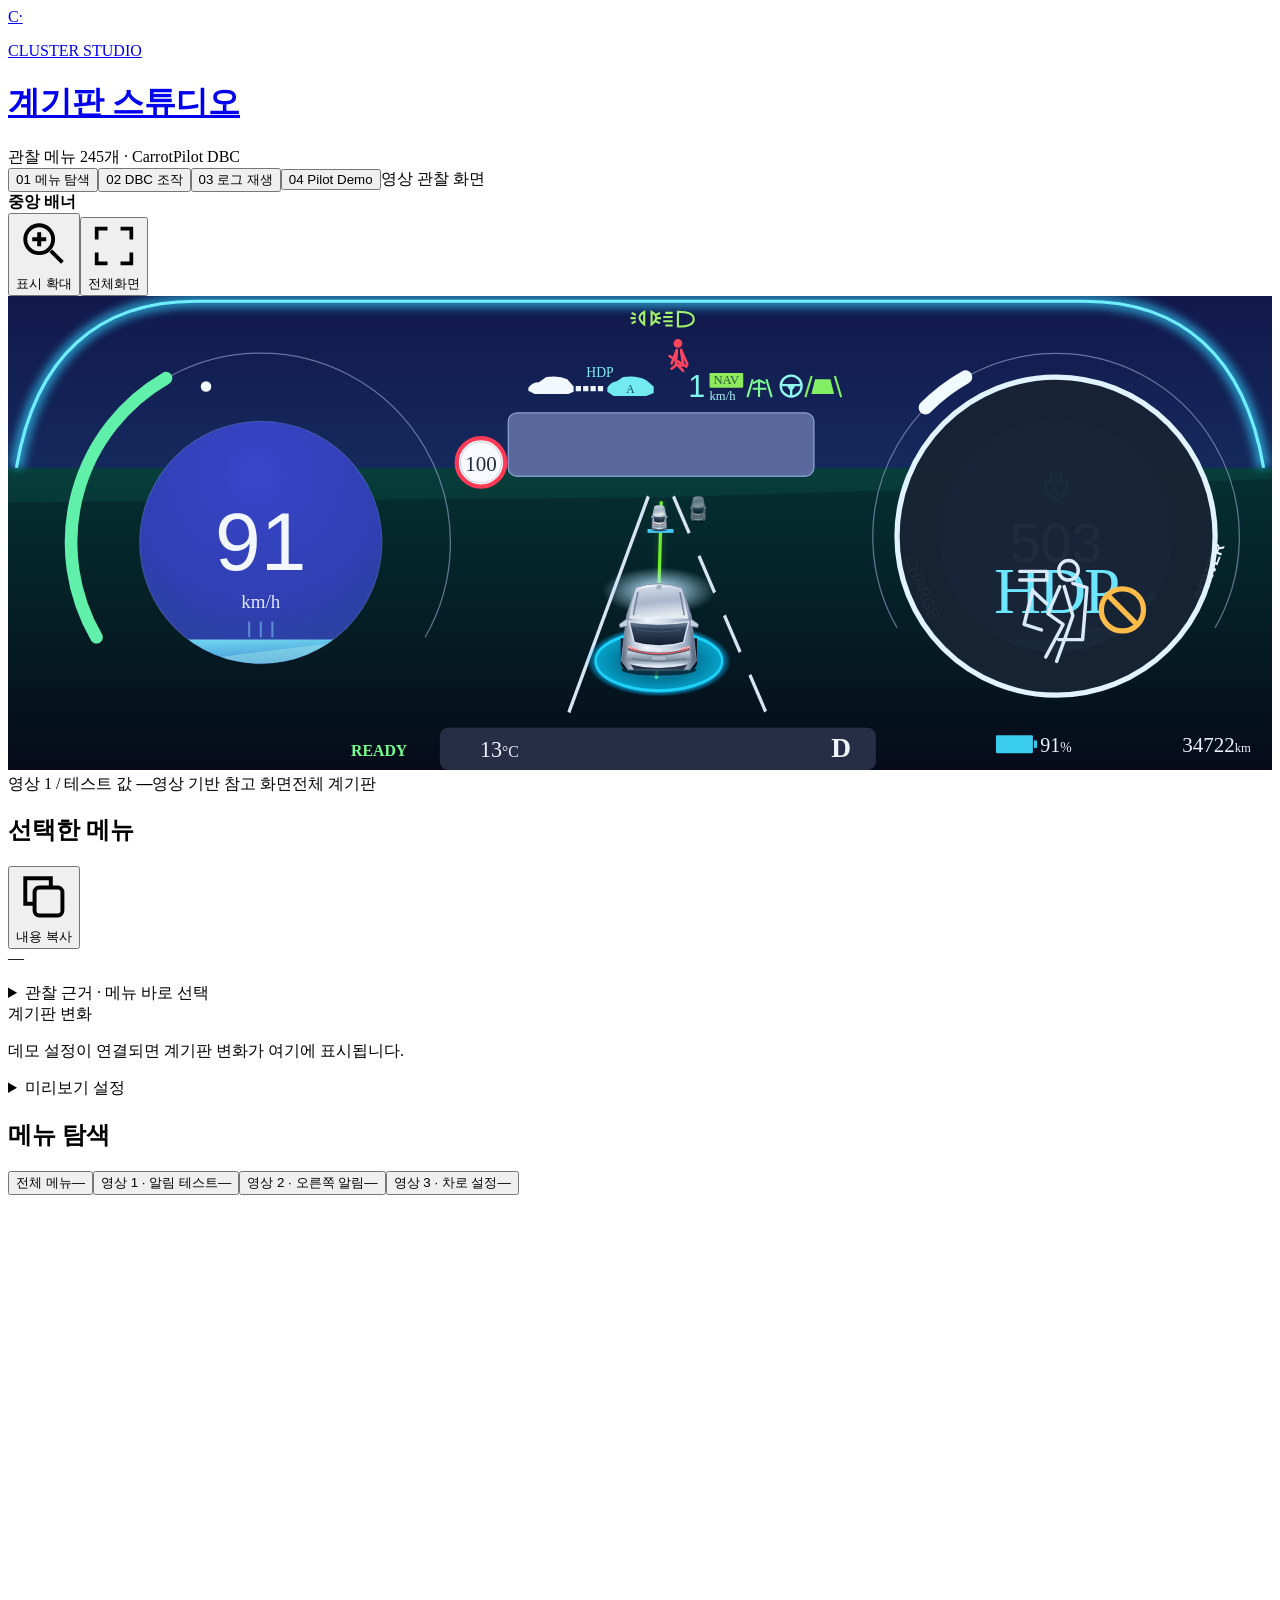
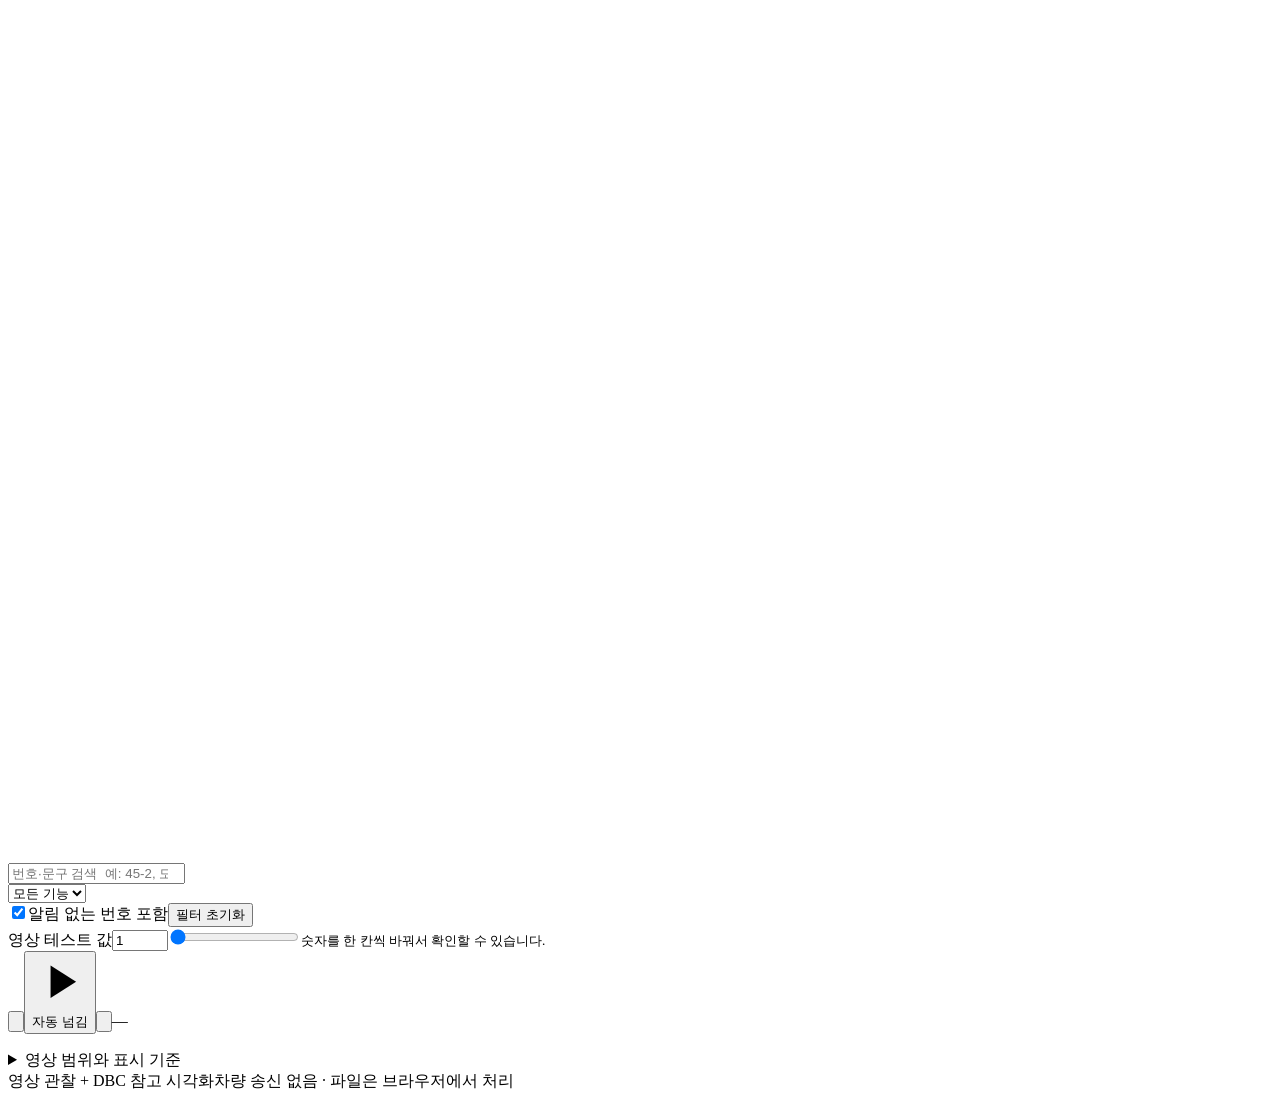
==== commit 51fb735d: "Show the cluster effect of changed Pilot Demo settings" ====
--- a/src/template.html
+++ b/src/template.html
@@ -123,7 +123,7 @@
         </g>
       </svg></div><div class="stage-caption"><span><span class="caption-key" id="stage-source">영상 1</span> / <span id="value-label">테스트 값</span> <strong class="caption-code" id="stage-code">—</strong></span><span class="secondary-caption">영상 기반 참고 화면</span><span id="zoom-caption">전체 계기판</span></div></section>
 <div class="preview-info"><section class="message-panel" aria-labelledby="selected-heading"><div class="panel-top"><h2 id="selected-heading">선택한 메뉴</h2><button class="ghost-btn" id="copy-btn" type="button"><svg viewBox="0 0 24 24" fill="none" stroke="currentColor" stroke-width="1.7" aria-hidden="true"><rect x="8" y="8" width="12" height="12" rx="2"/><path d="M15 8V4H4v11h4"/></svg>내용 복사</button></div><div class="selection"><div class="current-meta"><span class="code-badge" id="selected-code">—</span><span class="type-badge" id="selected-group"></span><span class="type-badge" id="selected-kind"></span></div><p class="current-text" id="current-text" aria-live="polite"></p><p class="selected-note" id="selected-note"></p><details class="selection-details"><summary>관찰 근거 · 메뉴 바로 선택</summary><label class="select-label" for="message-select">번호나 내용을 선택하면 계기판 표시가 바뀝니다.</label><select id="message-select" aria-label="계기판 메뉴 선택"></select><div class="source-line"><span id="source-file"></span><span class="dot">·</span><span id="source-time"></span><span class="dot">·</span><span id="source-surface"></span></div></details></div>
-</section><section class="change-panel" id="change-panel" hidden><div class="panel-top"><h2>바뀐 신호</h2><span class="count" id="change-count">0개</span></div><div id="can-changes" class="change-list"><p class="muted">신호를 적용하거나 예제 프레임을 넘겨 보세요.</p></div><p class="mapping-note">참고 시각화 · 실차 동작과의 대응은 미검증</p></section><details class="preview-settings"><summary>미리보기 설정</summary><div class="drive-controls"><label class="speed-label" for="speed-range"><span>모의 주행속도</span><strong id="speed-control-value">91</strong><small>km/h</small></label><input type="range" min="0" max="130" value="91" step="1" id="speed-range" aria-label="모의 주행속도"><button type="button" class="ghost-btn" id="motion-btn" aria-pressed="false">차로 움직임</button></div></details></div></div><aside class="control-column" aria-label="계기판 조작"><section id="mode-menu-panel" class="browse-panel" aria-labelledby="list-heading"><div class="panel-top"><h2 id="list-heading">메뉴 탐색</h2><span class="count" id="list-count"></span></div><nav class="bank-nav" role="tablist" aria-label="원본 영상 선택"><button type="button" class="bank-tab" data-bank="all" role="tab" aria-selected="true"><span>전체 메뉴</span><span class="bank-count" data-bank="all">—</span></button><button type="button" class="bank-tab" data-bank="v1" role="tab" aria-selected="false"><span>영상 1 · 알림 테스트</span><span class="bank-count" data-bank="v1">—</span></button><button type="button" class="bank-tab" data-bank="v2" role="tab" aria-selected="false"><span>영상 2 · 오른쪽 알림</span><span class="bank-count" data-bank="v2">—</span></button><button type="button" class="bank-tab" data-bank="lanes" role="tab" aria-selected="false"><span>영상 3 · 차로 설정</span><span class="bank-count" data-bank="lanes">—</span></button></nav><div class="browse-search"><div class="search-field"><svg viewBox="0 0 24 24" fill="none" stroke-width="1.7" aria-hidden="true"><circle cx="10" cy="10" r="6"/><path d="m15 15 5 5"/></svg><input class="search-input" id="search-input" type="search" placeholder="번호·문구 검색  예: 45-2, 도어, SCC" aria-label="번호 또는 문구 검색"></div><div class="filter-row"><select id="category-select" aria-label="기능별 분류"><option value="all">모든 기능</option></select></div><div class="filter-options"><label><input type="checkbox" id="include-empty" checked>알림 없는 번호 포함</label><button type="button" id="reset-filters" class="text-btn">필터 초기화</button></div></div><div class="code-controls" id="code-controls"><label for="code-input" id="code-range-label">영상 테스트 값</label><input type="number" id="code-input" min="0" max="254" value="1" aria-label="테스트 번호 직접 입력"><input type="range" id="code-range" min="0" max="254" value="1" step="1" aria-label="테스트 번호 조절"><small>숫자를 한 칸씩 바꿔서 확인할 수 있습니다.</small></div>
+</section><section class="pilot-feedback"><span>계기판 변화</span><p id="pilot-difference" role="status">데모 설정이 연결되면 계기판 변화가 여기에 표시됩니다.</p></section><section class="change-panel" id="change-panel" hidden><div class="panel-top"><h2>바뀐 신호</h2><span class="count" id="change-count">0개</span></div><div id="can-changes" class="change-list"><p class="muted">신호를 적용하거나 예제 프레임을 넘겨 보세요.</p></div><p class="mapping-note">참고 시각화 · 실차 동작과의 대응은 미검증</p></section><details class="preview-settings"><summary>미리보기 설정</summary><div class="drive-controls"><label class="speed-label" for="speed-range"><span>모의 주행속도</span><strong id="speed-control-value">91</strong><small>km/h</small></label><input type="range" min="0" max="130" value="91" step="1" id="speed-range" aria-label="모의 주행속도"><button type="button" class="ghost-btn" id="motion-btn" aria-pressed="false">차로 움직임</button></div></details></div></div><aside class="control-column" aria-label="계기판 조작"><section id="mode-menu-panel" class="browse-panel" aria-labelledby="list-heading"><div class="panel-top"><h2 id="list-heading">메뉴 탐색</h2><span class="count" id="list-count"></span></div><nav class="bank-nav" role="tablist" aria-label="원본 영상 선택"><button type="button" class="bank-tab" data-bank="all" role="tab" aria-selected="true"><span>전체 메뉴</span><span class="bank-count" data-bank="all">—</span></button><button type="button" class="bank-tab" data-bank="v1" role="tab" aria-selected="false"><span>영상 1 · 알림 테스트</span><span class="bank-count" data-bank="v1">—</span></button><button type="button" class="bank-tab" data-bank="v2" role="tab" aria-selected="false"><span>영상 2 · 오른쪽 알림</span><span class="bank-count" data-bank="v2">—</span></button><button type="button" class="bank-tab" data-bank="lanes" role="tab" aria-selected="false"><span>영상 3 · 차로 설정</span><span class="bank-count" data-bank="lanes">—</span></button></nav><div class="browse-search"><div class="search-field"><svg viewBox="0 0 24 24" fill="none" stroke-width="1.7" aria-hidden="true"><circle cx="10" cy="10" r="6"/><path d="m15 15 5 5"/></svg><input class="search-input" id="search-input" type="search" placeholder="번호·문구 검색  예: 45-2, 도어, SCC" aria-label="번호 또는 문구 검색"></div><div class="filter-row"><select id="category-select" aria-label="기능별 분류"><option value="all">모든 기능</option></select></div><div class="filter-options"><label><input type="checkbox" id="include-empty" checked>알림 없는 번호 포함</label><button type="button" id="reset-filters" class="text-btn">필터 초기화</button></div></div><div class="code-controls" id="code-controls"><label for="code-input" id="code-range-label">영상 테스트 값</label><input type="number" id="code-input" min="0" max="254" value="1" aria-label="테스트 번호 직접 입력"><input type="range" id="code-range" min="0" max="254" value="1" step="1" aria-label="테스트 번호 조절"><small>숫자를 한 칸씩 바꿔서 확인할 수 있습니다.</small></div>
 <div class="playback"><button type="button" class="nav-btn" id="prev-btn" aria-label="이전 메뉴"><svg viewBox="0 0 24 24" fill="none" stroke="currentColor" stroke-width="1.8" aria-hidden="true"><path d="m14 5-7 7 7 7"/></svg></button><button type="button" class="play-btn" id="play-btn" aria-pressed="false"><svg id="play-svg" viewBox="0 0 24 24" fill="currentColor" aria-hidden="true"><path d="m8 5 11 7-11 7Z"/></svg><span id="play-label">자동 넘김</span></button><button type="button" class="nav-btn" id="next-btn" aria-label="다음 메뉴"><svg viewBox="0 0 24 24" fill="none" stroke="currentColor" stroke-width="1.8" aria-hidden="true"><path d="m10 5 7 7-7 7"/></svg></button><span class="position" id="position">—</span></div><div class="play-progress" aria-hidden="true"><span id="play-progress"></span></div>
 <p class="filter-summary" id="filter-summary"></p><div class="message-list" id="message-list" role="tabpanel" aria-label="선택 가능한 전체 메뉴"></div></section><section class="can-panel" id="can-panel" aria-labelledby="can-heading" hidden>
   <div class="panel-top"><div><p class="eyebrow">CARROTPILOT</p><h2 id="can-heading">DBC 신호 조작</h2></div><button type="button" class="text-btn" id="can-clear">초기화</button></div>
